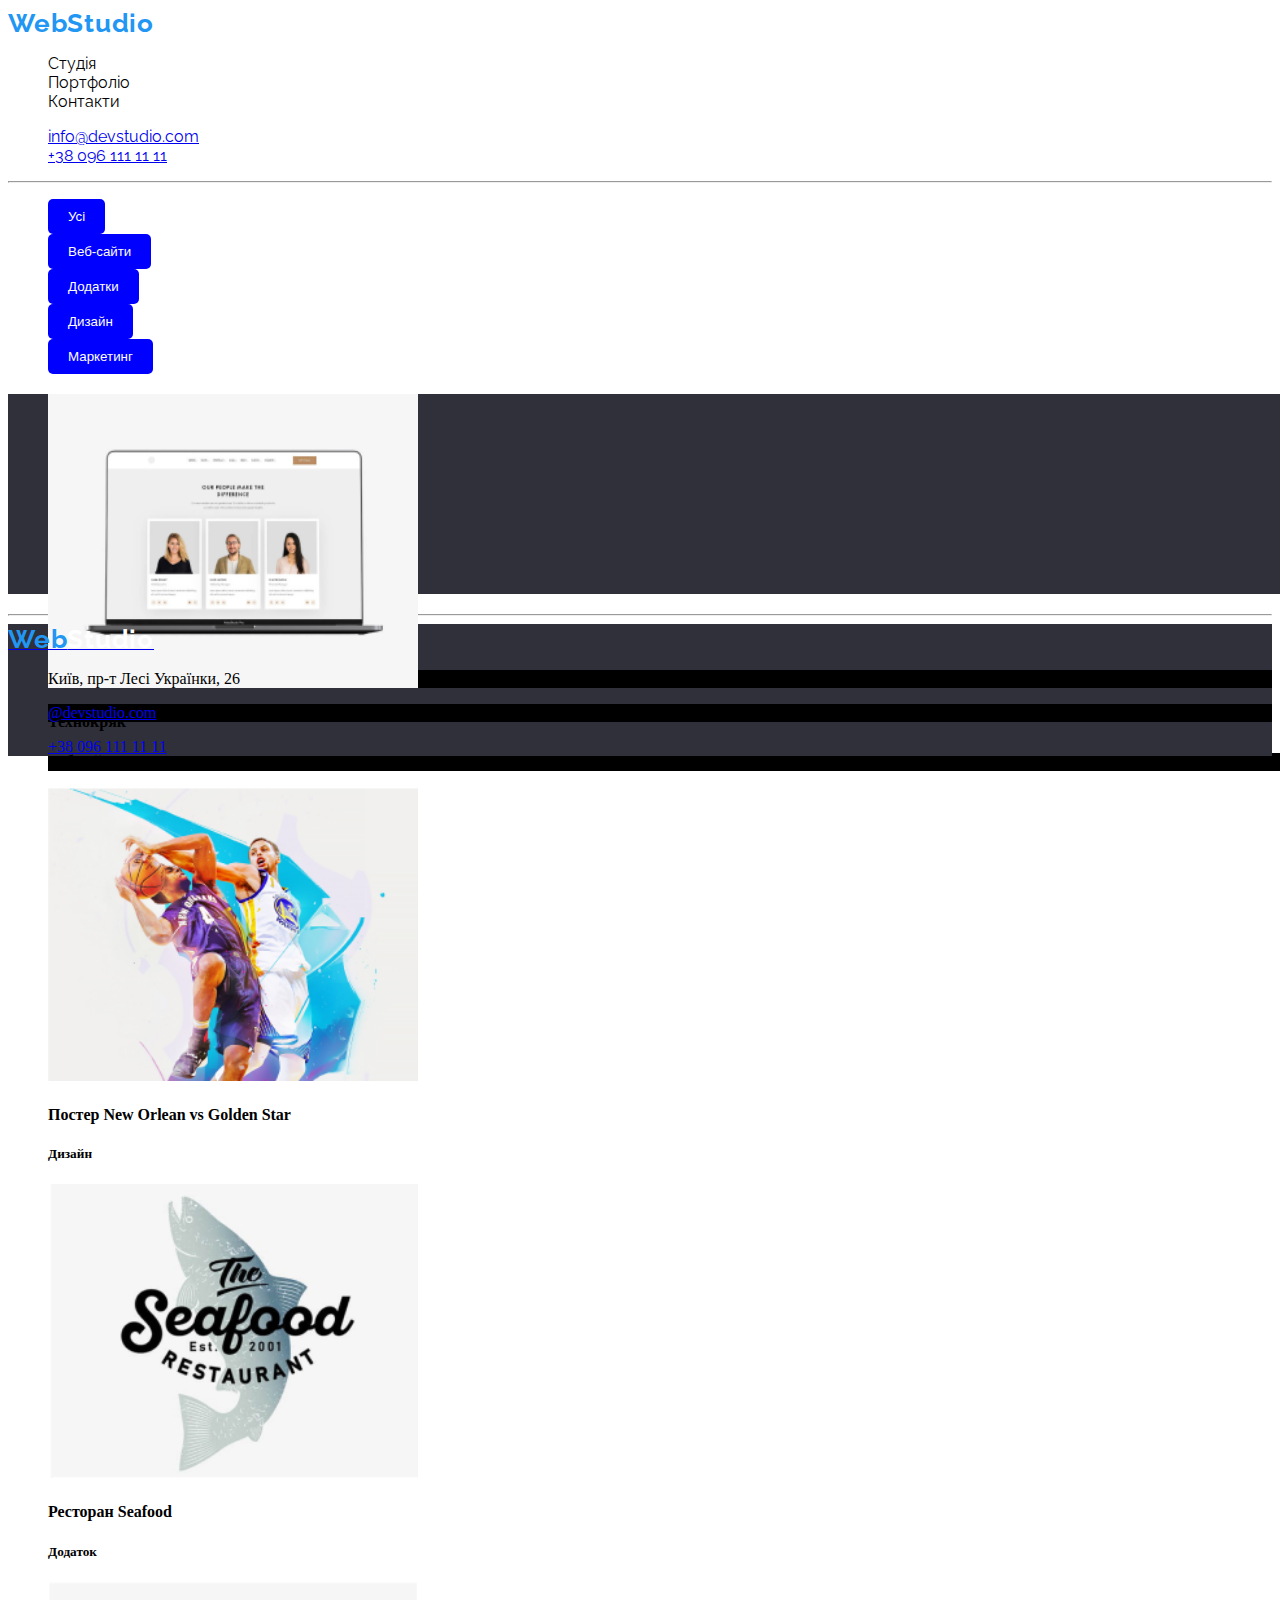
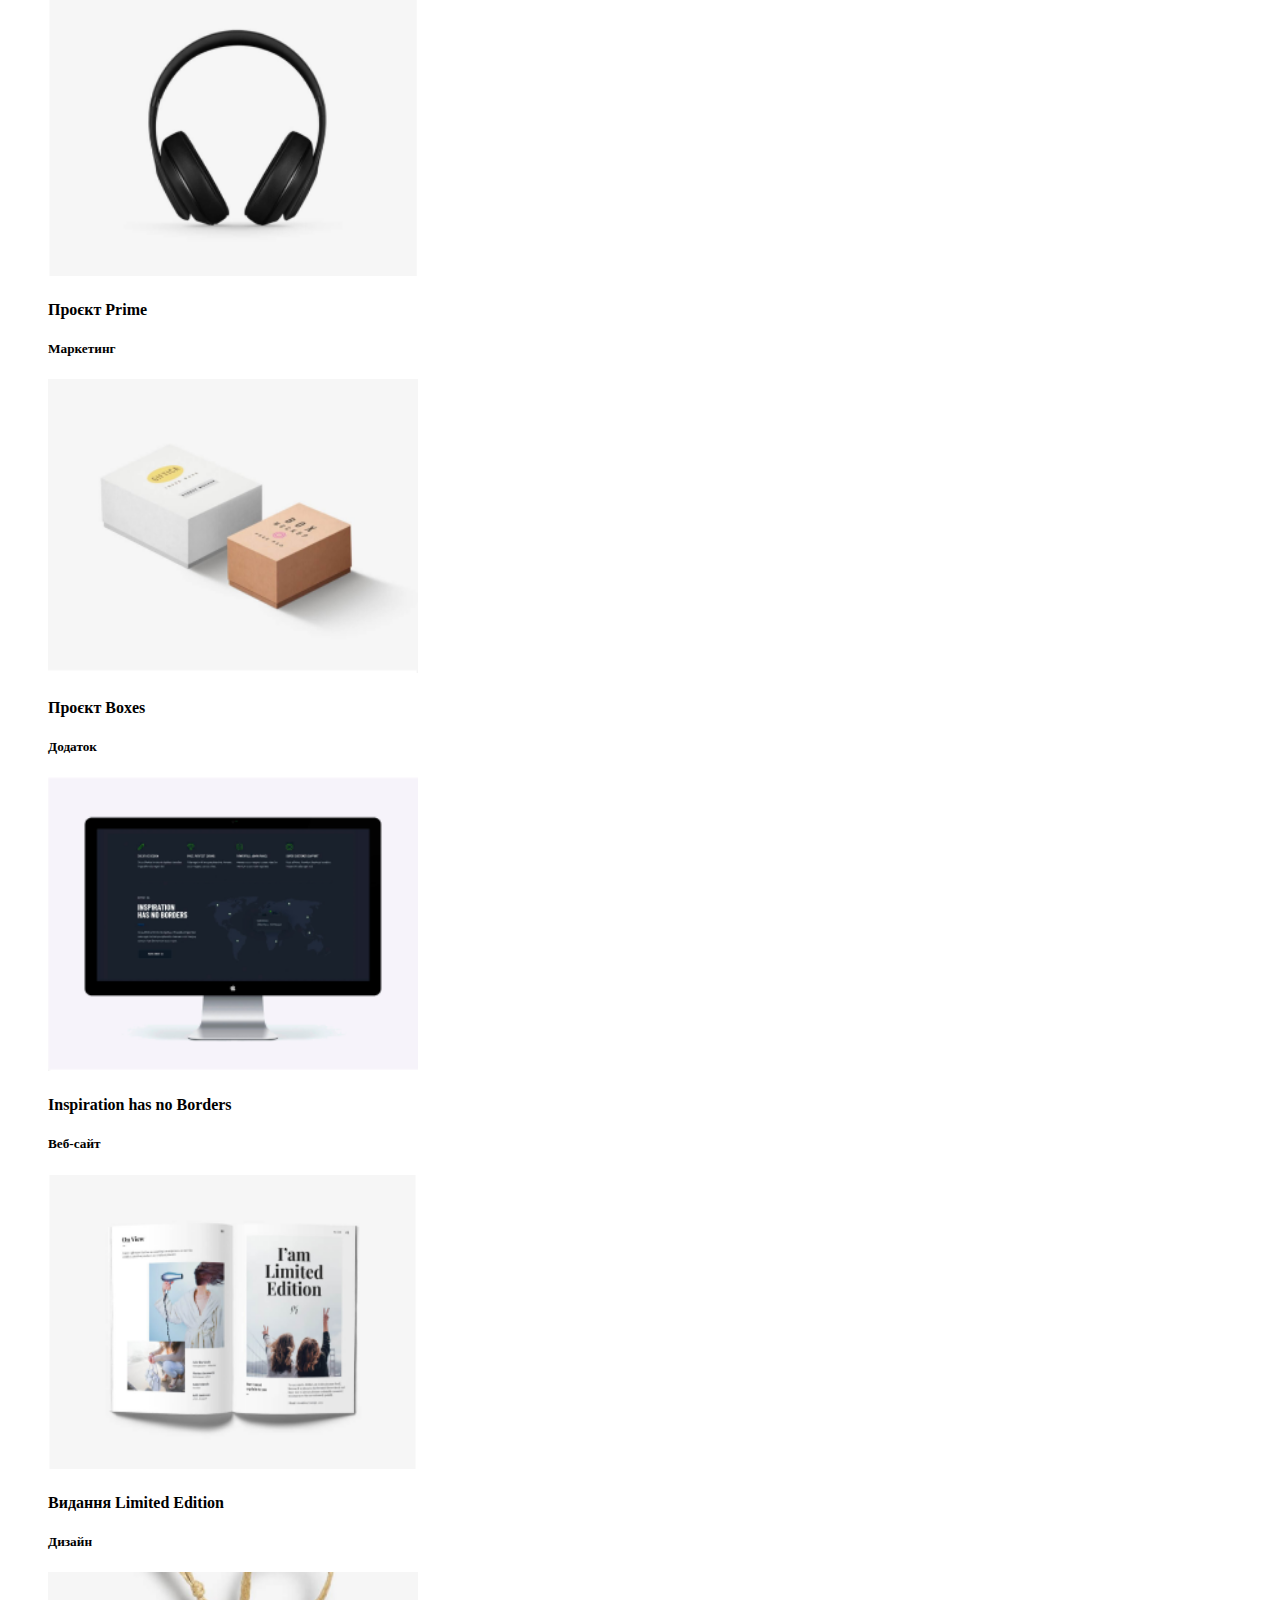
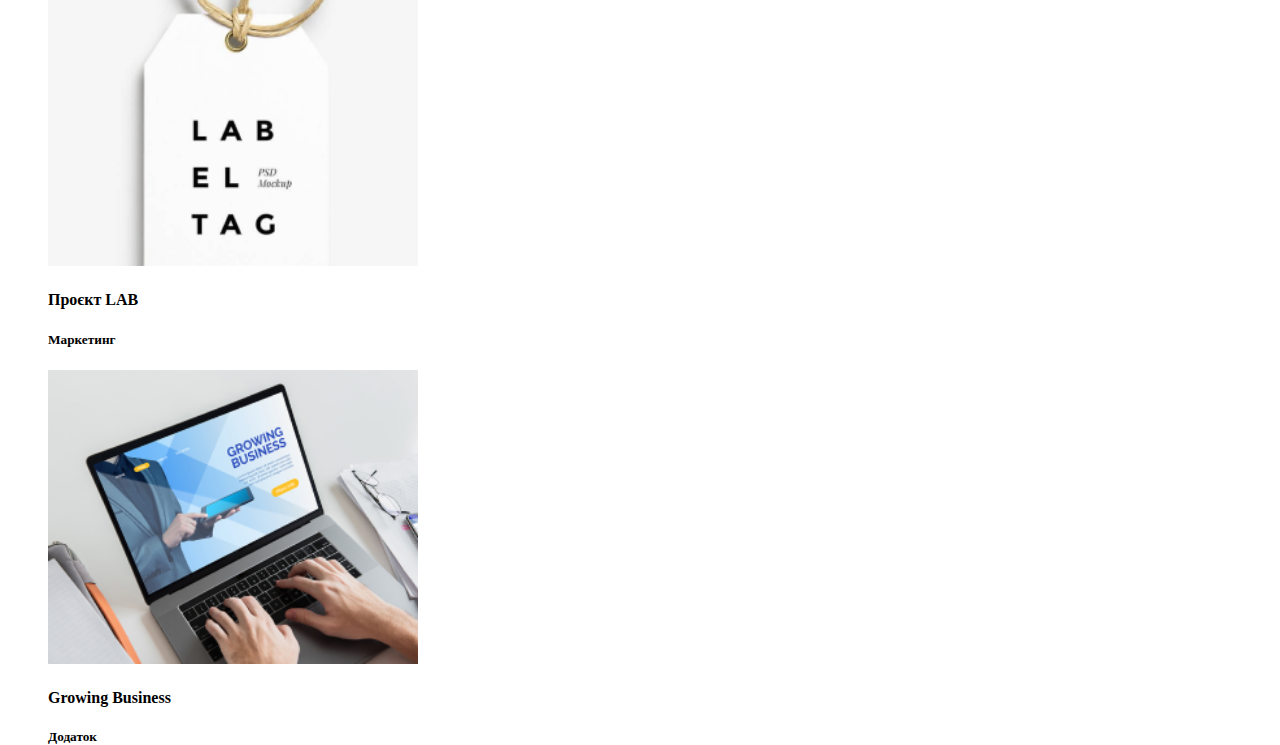
==== portfolio.html @ 0f025f57 "Add files via upload" ====
<!DOCTYPE html>
<html lang="uk">
<head>
    <meta charset="UTF-8">
    <meta name="viewport" content="width=device-width, initial-scale=1.0">
    <title>Портфоліо</title>
    <link rel="stylesheet" href="./css/styles.css">
    <link href="https://fonts.googleapis.com/css2?family=Raleway:wght@700&display=swap" rel="stylesheet">
    <link rel="preconnect" href="https://fonts.googleapis.com">
<link rel="preconnect" href="https://fonts.gstatic.com" crossorigin>
<link href="https://fonts.googleapis.com/css2?family=Roboto&display=swap" rel="stylesheet">
</head>
<body>
    <header class="header">
      <div class="block-name">
        <a style="text-decoration: none;" class="header-link" href="./index.html"><span class="name-sity">Web</span><span class="name-sity2">Studio</span></a>
   </div>
   <div class="block-navigation">  
    <nav class="header-navigation">
        <ul class="header-list">
    <li class="header-item">
      <a class="header-link"  href="./index.html">Студія</a>
    </li>
    <li class="header-item">
      <a class="header-link"  href="./portfolio.html">Портфоліо</a>
    </li>
    <li class="header-item">
      <a class="header-link"  href="#">Контакти</a>
    </li>
    </ul>
    </nav>
    <ul class="header-list">
    <li>
      <a class="header-link"  href="#">info@devstudio.com</a>
    </li>
    <li>
      <a class="header-link"  href="#">+38 096 111 11 11</a>
    </li>
        </ul>
        </div>
        <hr class="my-horizontal-line">
      </header>
      <main class="gallary">
        <section class="container">
        <ul class="gallary-list" style="list-style-type: none;">
            <li class="gallary-item">
<button class="button">Усі</button>
</li>
<li class="gallary-item">
    <button class="gallary-button">Веб-сайти</button>
    <br class="my-line-break">
    </li>
    <li class="gallary-item">
        <button class="gallary-button">Додатки</button>
        <br>
        </li>
        <li>
            <button class="gallary-button">Дизайн</button>
            <br>
            </li>
            <li class="gallary-button">
                <button class="gallary-button">Маркетинг</button>
                <br class="my-line-break">
                </li>
                </ul>
            </section>
        <section class="container">
            <div class="container-block">
                <ul class="container-list" style="list-style-type: none;">
                    <li class="container-item">
                      <img class="gallary-photo" src="./img/cssmaket2technokriak1.png" alt="Igor"width="370" height="294">
                      <h4 class="gallary-title">Технокряк</h4>
                    <p class="gallary-description">Веб-сайт</p>
                    </li>
                    <li class="container-item">
                      <img src="./img/cssmaket2poster2.png" alt="Olga"width="370" height="294">
                      <h4 class="gallary-title">Постер New Orlean vs Golden Star</h4>
                    <h5 class="gallary-description">Дизайн</h5>
                    </li>      
                    <li class="container-item">
                      <img class="gallary-photo" src="./img/cssmaket2ресторан3.png" alt="Mykola"width="370" height="294">
                      <h4 class="gallary-title">Ресторан Seafood</h4>
                   <h5 class="gallary-description">Додаток</h5>
                    </li>
                    <li class="container-item">
                      <img class="gallary-photo" src="./img/cssmaket2proekt4.png" alt="Misha"width="370" height="294">
                      <h4 class="gallary-title">Проєкт Prime</h4>
                     <h5 class="gallary-description">Маркетинг</h5>
                    </li class="container-item">
                <li class="container-item">
                    <img class="gallary-photo" src="./img/cssmaket2proekt5box.png" alt="Mykola"width="370" height="294">
                    <h4 class="gallary-title">Проєкт Boxes</h4>
                 <h5 class="gallary-description">Додаток</h5>
                  </li>
                  <li class="container-item">
                    <img class="gallary-photo" src="./img/cssmaket2inspiration6.png" alt="Mykola"width="370" height="294">
                    <h4 class="gallary-title">Inspiration has no Borders</h4>
                 <h5 class="gallary-description">Веб-сайт</h5>
                  </li>
                  <li class="container-item">
                    <img class="gallary-photo" src="./img/cssmaket2wydania7.png" alt="Mykola"width="370" height="294">
                    <h4 class="gallary-title">Видання Limited Edition</h4>
                 <h5 class="gallary-description">Дизайн</h5>
                  </li>
                  <li class="container-item">
                    <img class="gallary-photo" src="./img/cssmaket2proekt8lab.png" alt="Mykola"width="370" height="294">
                    <h4 class="gallary-title">Проєкт LAB</h4>
                 <h5 class="gallary-description">Маркетинг</h5>
                  </li>
                  <li class="container-item">
                    <img class="gallary-photo" src="./img/cssmaket2growing9.png" alt="Mykola"width="370" height="294">
                    <h4 class="gallary-title">Growing Business</h4>
                 <h5 class="gallary-description">Додаток</h5>
                  </li>
                </ul>
                </div>
        </section>
      </main>
      <hr class="my-horizontal-line">
      <footer class="footer">
      <div class="block-name">
          <a class="footer-link" href="webstudio"><span>Web</span><b>Studio</b></a>
          </div>
          <div class="footer-block">
          <ul class="footer-list">
            <li class="footer-item"><p class="gallary-description-p">Київ, пр-т Лесі Українки, 26</p></li>
          <li class="footer-item"><p class="gallary-description-p"><a href="mailto:example@mail.ua" class="gmail-link" target="_blank">@devstudio.com</a></p></li>
  <li class="footer-item"><a href="tel:+380961111111" class="telefon-link">+38 096 111 11 11</a></li>
         </ul>
        </div>
      </footer>
</body>
</html>
---- css/styles.css ----
:root {
  --primary-color: blue;
  --text-color: black;
  --secondary-text-color: rgb(151, 147, 147);
}
h1,
h2,
h4,
h5 {
  color: var(--text-color);
}
p {
  color: var(--secondary-text-color);
background-color: var(--text-color);
color: black;
}

button {
  background-color: var(--primary-color);
  color: white;
  padding: 10px 20px;
  border: none;
  border-radius: 5px;
  cursor: pointer;
}
ul,
li {
  list-style-type: none;
}
section {
  margin-bottom: 20px;
}
img {
  max-width: 100%;
  background: #F5F4FA;
}
/*
font-family: 'Roboto', sans-serif;
*/



header {
   font-family: 'Raleway', sans-serif;
}
.web {
  color: black;
  font-family: 'Raleway', sans-serif;
  font-size: 26px;
}
header>div>a {
  font-family: 'Raleway', sans-serif;
  font-size: 26px;
}
span {
  text-decoration: none;
  color: #2196F3;
  font-family: Raleway;
  font-size: 26px;
  font-style: normal;
  font-weight: 700;
  line-height: normal;
  letter-spacing: 0.78px;
}
b { 
  color: #FFF;
font-family: Raleway;
font-size: 26px;
font-style: normal;
font-weight: 700;
line-height: normal;
letter-spacing: 0.78px;
}
main>section>div>h1 {
  color: #FFF;
  text-align: center;
  font-family: Roboto;
  font-size: 44px;
  font-style: normal;
  font-weight: 900;
  line-height: 60px; /* 136.364% */
  letter-spacing: 2.64px;
  text-transform: uppercase;
}
 .block-center {
  color: #FFF;
text-align: center;
font-family: Roboto;
font-size: 16px;
font-style: normal;
font-weight: 700;
line-height: 30px; /* 187.5% */
letter-spacing: 0.96px;
}

main>section>div {
  background-color: #2F303A;
  width: 1450px;
height: 200px;
flex-shrink: 0;
}
footer {
  background-color: #2F303A;
  color: white;
}

footer>ul>li>p {
  color: white;
  font-size: 14px;
  height: 15px;
  
}
span + .studio {
  color: black;
}

a + .gmail {
  color: rgba(255, 255, 255, 0.60);
font-family: Roboto;
font-size: 14px;
font-style: normal;
font-weight: 400;
line-height: 24px; /* 171.429% */
letter-spacing: 0.42px;
  text-decoration: none;
}

a + .telefon-link {
  text-decoration: none;
  color: rgba(255, 255, 255, 0.60);
font-family: Roboto;
font-size: 14px;
font-style: normal;
font-weight: 400;
line-height: 24px; /* 171.429% */
letter-spacing: 0.42px;
}
header>div>nav>ul>li>a:hover {
  text-decoration: none;
  color: blue;
}
header>div>nav>ul>li>a {
  text-decoration: none;
  color: black;
}
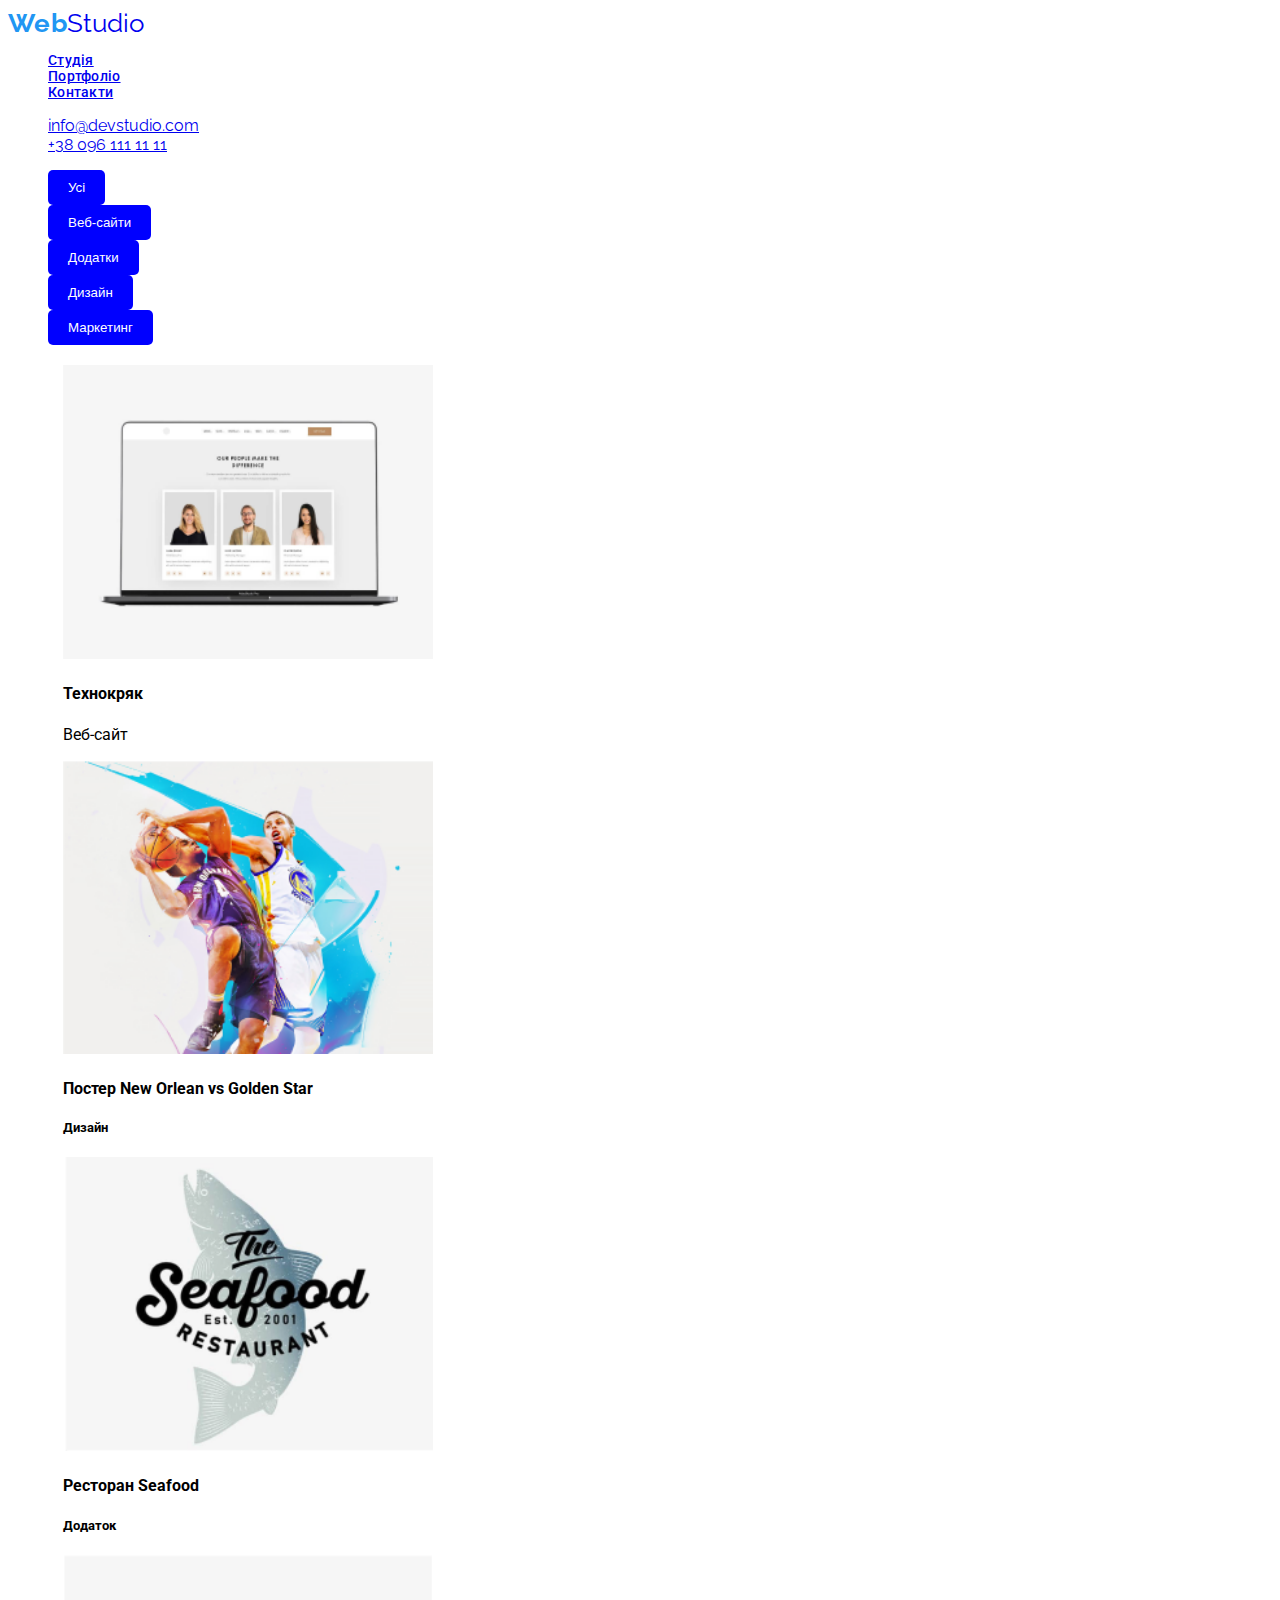
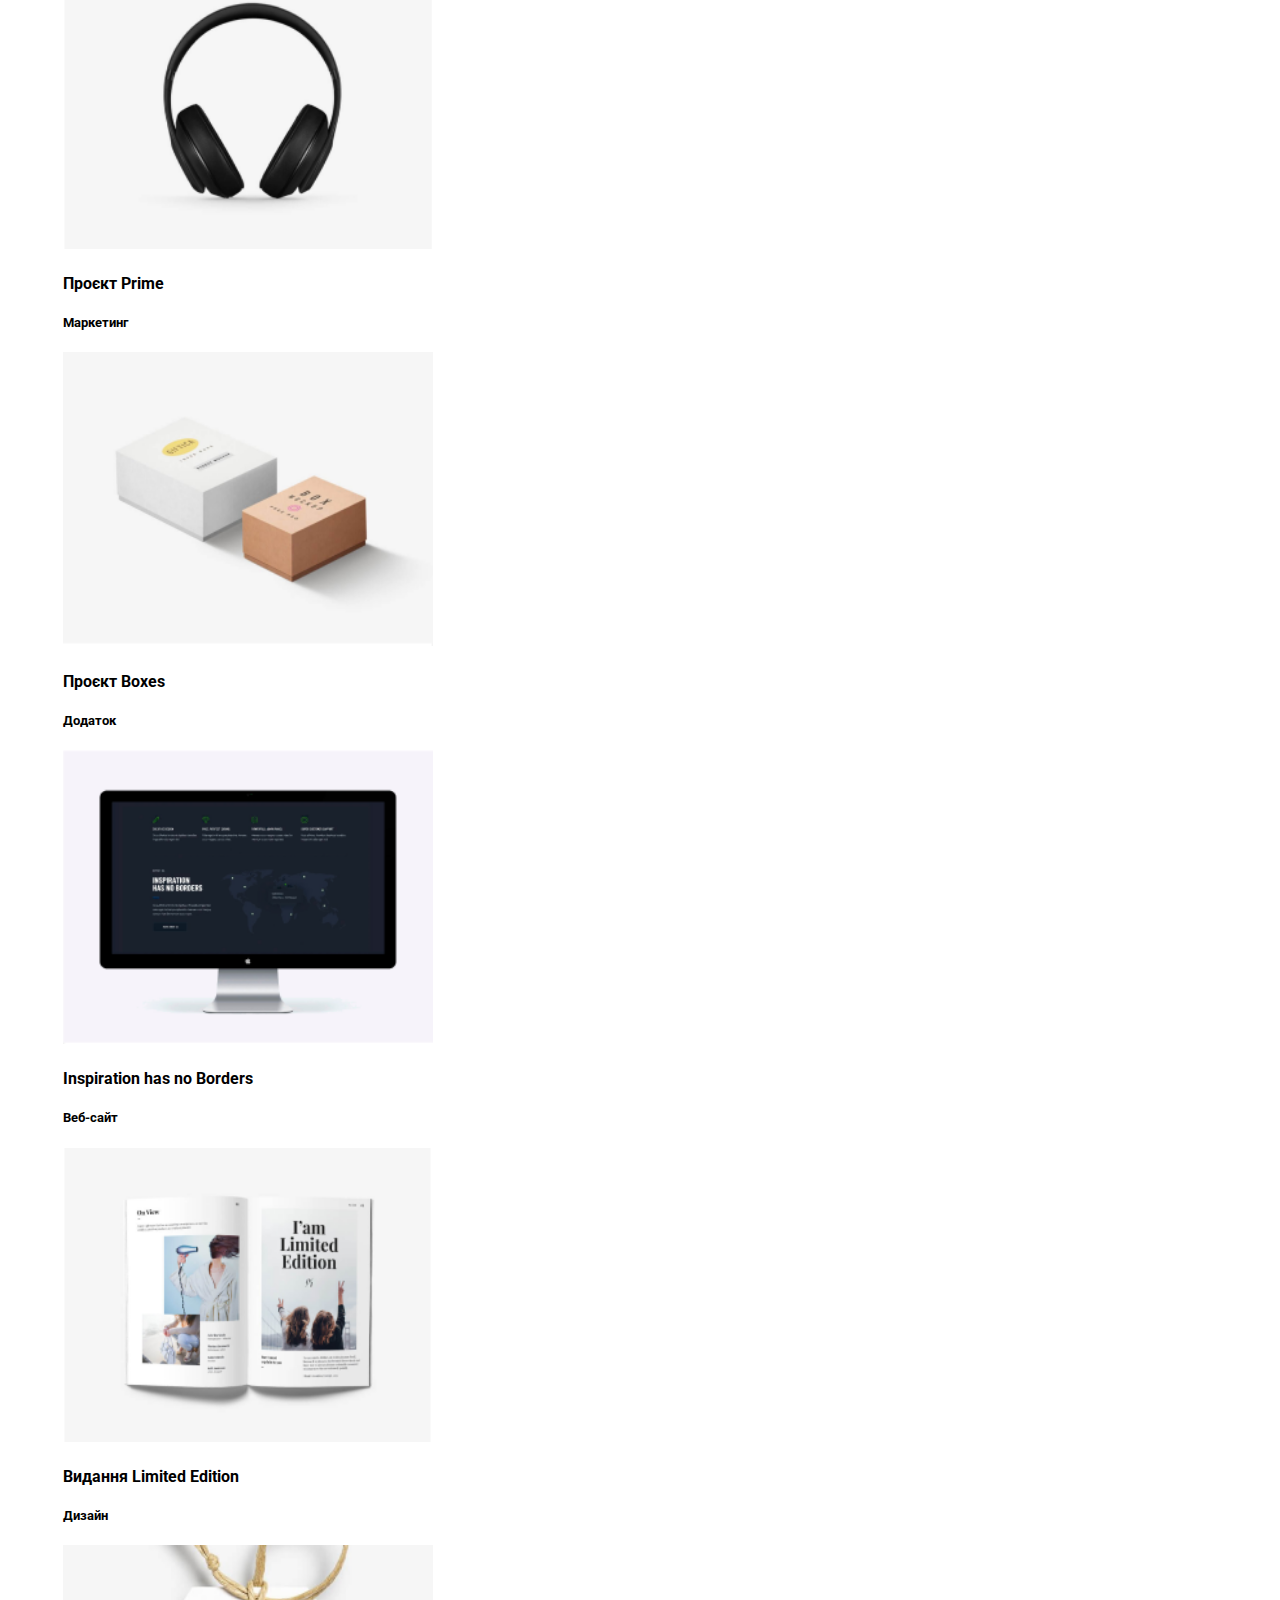
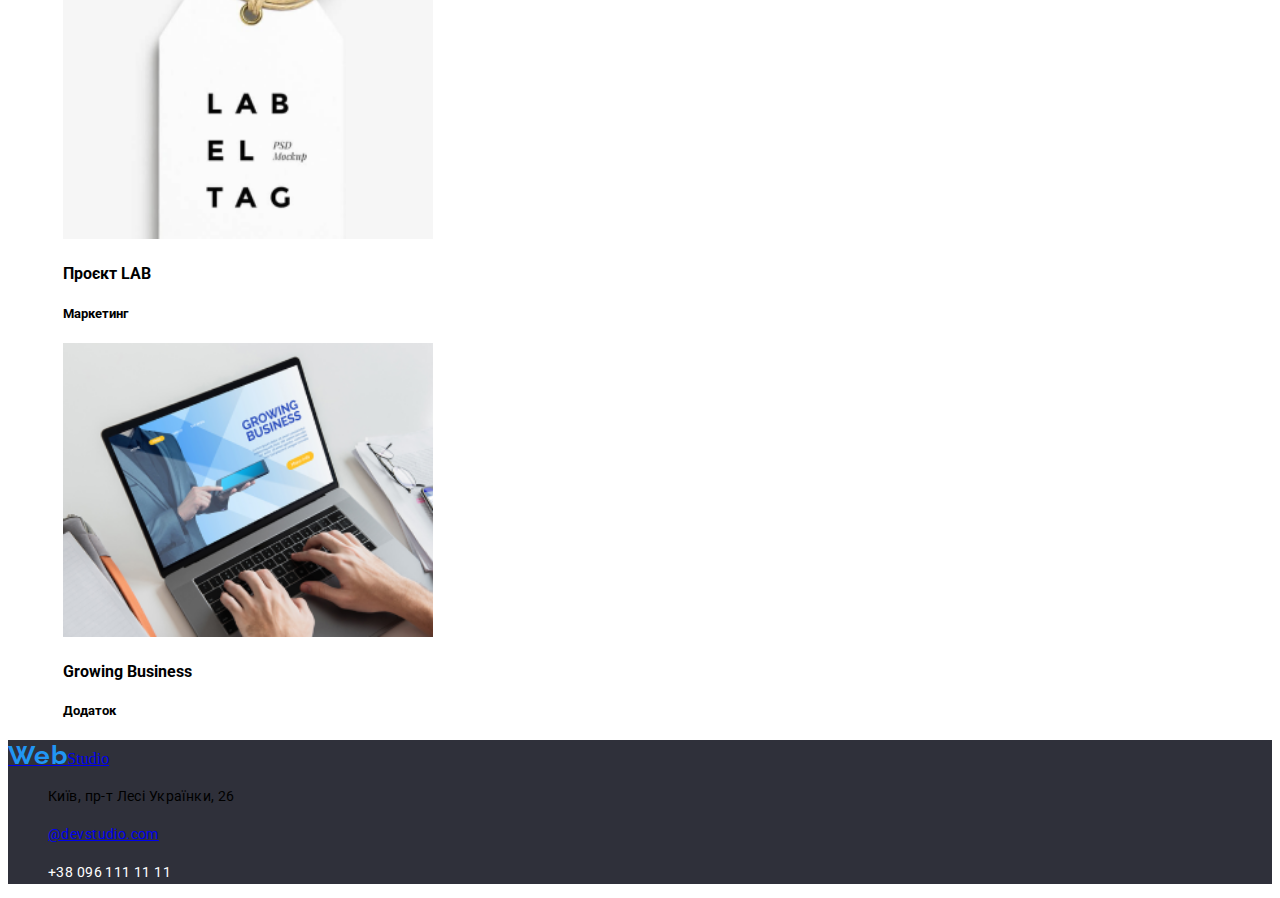
==== commit 73d6db71: "Update portfolio.html" ====
--- a/portfolio.html
+++ b/portfolio.html
@@ -3,64 +3,61 @@
 <head>
     <meta charset="UTF-8">
     <meta name="viewport" content="width=device-width, initial-scale=1.0">
-    <title>Портфоліо</title>
+    <title>WebStudio</title>
     <link rel="stylesheet" href="./css/styles.css">
+    <link rel="preconnect" href="https://fonts.googleapis.com">
+    <link rel="preconnect" href="https://fonts.gstatic.com" crossorigin>
     <link href="https://fonts.googleapis.com/css2?family=Raleway:wght@700&display=swap" rel="stylesheet">
     <link rel="preconnect" href="https://fonts.googleapis.com">
 <link rel="preconnect" href="https://fonts.gstatic.com" crossorigin>
 <link href="https://fonts.googleapis.com/css2?family=Roboto&display=swap" rel="stylesheet">
 </head>
 <body>
-    <header class="header">
-      <div class="block-name">
-        <a style="text-decoration: none;" class="header-link" href="./index.html"><span class="name-sity">Web</span><span class="name-sity2">Studio</span></a>
-   </div>
-   <div class="block-navigation">  
+  <header class="header">
+  <div class="block-logos">
+       <a class="header-logos" href="./index.html"><span class="name-logos">Web</span>Studio</a>
+  </div>
+  <div class="header-body">
     <nav class="header-navigation">
-        <ul class="header-list">
-    <li class="header-item">
-      <a class="header-link"  href="./index.html">Студія</a>
+    <ul class="header-list">
+<li class="header-item">
+  <a class="header-link"  href="./index.html">Студія</a>
+</li>
+<li class="header-item">
+  <a class="header-link"  href="/">Портфоліо</a>
+</li>
+<li class="header-item">
+  <a class="header-link"  href="#">Контакти</a>
+</li>
+</ul>
+</nav>
+<ul class="header-information">
+<li class="header-info-item">
+  <a class="header-info"  href="mailto:example@mail.ua">info@devstudio.com</a>
+</li>
+<li class="header-info-item">
+  <a class="header-info"  href="tel:+380961111111">+38 096 111 11 11</a>
+</li>
+    </ul>
+    </div>
+  </header>
+      <main class="page">
+        <section class="page-hero hero">
+        <ul class="page-hero-list>
+          <li class="page-item">
+ <button class="hero-button">Усі</button>
+ </li>
+ <li class="page-hero-item">
+    <button class="hero-button">Веб-сайти</button>
     </li>
-    <li class="header-item">
-      <a class="header-link"  href="./portfolio.html">Портфоліо</a>
-    </li>
-    <li class="header-item">
-      <a class="header-link"  href="#">Контакти</a>
-    </li>
-    </ul>
-    </nav>
-    <ul class="header-list">
-    <li>
-      <a class="header-link"  href="#">info@devstudio.com</a>
-    </li>
-    <li>
-      <a class="header-link"  href="#">+38 096 111 11 11</a>
-    </li>
-        </ul>
-        </div>
-        <hr class="my-horizontal-line">
-      </header>
-      <main class="gallary">
-        <section class="container">
-        <ul class="gallary-list" style="list-style-type: none;">
-            <li class="gallary-item">
-<button class="button">Усі</button>
-</li>
-<li class="gallary-item">
-    <button class="gallary-button">Веб-сайти</button>
-    <br class="my-line-break">
-    </li>
-    <li class="gallary-item">
-        <button class="gallary-button">Додатки</button>
-        <br>
+    <li class="page-hero-item">
+        <button class="hero-button">Додатки</button>
         </li>
-        <li>
-            <button class="gallary-button">Дизайн</button>
-            <br>
+        <li class="page-hero-item">
+            <button class="hero-button">Дизайн</button>
             </li>
-            <li class="gallary-button">
-                <button class="gallary-button">Маркетинг</button>
-                <br class="my-line-break">
+            <li class="page-hero-item">
+                <button class="hero-button">Маркетинг</button>
                 </li>
                 </ul>
             </section>
@@ -116,18 +113,18 @@
                 </div>
         </section>
       </main>
-      <hr class="my-horizontal-line">
       <footer class="footer">
-      <div class="block-name">
-          <a class="footer-link" href="webstudio"><span>Web</span><b>Studio</b></a>
+        <div class="block-logos">
+          <a class="footer-logos" href="/"><span class="name-logos">Web</span>Studio</a>
+            </div>
+            <div class="footer-block">
+            <ul class="footer-list">
+               <li class="footer-item"><p class="gallary-description-p">Київ, пр-т Лесі Українки, 26</p></li>
+            <li class="footer-item"><p class="gallary-description-p"><a href="mailto:example@mail.ua" class="footer-info-email" target="_blank">@devstudio.com</a></p></li>
+    <li class="footer-item"><a href="tel:+380961111111" class="footer-info">+38 096 111 11 11</a></li>
+           </ul>
+          
           </div>
-          <div class="footer-block">
-          <ul class="footer-list">
-            <li class="footer-item"><p class="gallary-description-p">Київ, пр-т Лесі Українки, 26</p></li>
-          <li class="footer-item"><p class="gallary-description-p"><a href="mailto:example@mail.ua" class="gmail-link" target="_blank">@devstudio.com</a></p></li>
-  <li class="footer-item"><a href="tel:+380961111111" class="telefon-link">+38 096 111 11 11</a></li>
-         </ul>
-        </div>
-      </footer>
+        </footer>
 </body>
-</html>+</html>
--- a/css/styles.css
+++ b/css/styles.css
@@ -1,7 +1,198 @@
+.container {
+  width: 1600px;
+  margin: 0 auto;
+  padding: 0 15px;
+}
 :root {
   --primary-color: blue;
   --text-color: black;
   --secondary-text-color: rgb(151, 147, 147);
+}
+.header-logos {
+  text-decoration: none;
+  font-size: 26px;
+}
+.hero-button {
+  background-color: var(--primary-color);
+  color: white;
+  padding: 10px 20px;
+  border: none;
+  border-radius: 5px;
+  cursor: pointer;
+}
+.header-list {
+  font-family: 'Roboto', sans-serif;
+  text-decoration: none;
+  color: #212121;
+  font-size: 14px;
+  font-style: normal;
+  font-weight: 500;
+  line-height: normal;
+  letter-spacing: 0.28px;
+}
+
+
+header {
+  text-decoration: none;
+  font-family: 'Raleway', sans-serif;
+}
+.block-logos + .header-link {
+  text-decoration: none;
+  color: black;
+  font-family: 'Raleway', sans-serif;
+  font-size: 26px;
+}
+.name-logos {
+  text-decoration: none;
+  color: #2196F3;
+  font-family: Raleway;
+  font-size: 26px;
+  font-style: normal;
+  font-weight: 700;
+  line-height: normal;
+  letter-spacing: 0.78px;
+}
+
+span {
+  text-decoration: none;
+  color: #2196F3;
+  font-family: Raleway;
+  font-size: 26px;
+  font-style: normal;
+  font-weight: 700;
+  line-height: normal;
+  letter-spacing: 0.78px;
+}
+b { 
+  text-decoration: none;
+  color: #FFF;
+  font-family: Raleway;
+  font-size: 26px;
+  font-style: normal;
+  font-weight: 700;
+  line-height: normal;
+  letter-spacing: 0.78px;
+}
+.hero-title-button {
+  text-decoration: none;
+  color: #FFF;
+  text-align: center;
+  font-family: Roboto;
+  font-size: 44px;
+  font-style: normal;
+  font-weight: 900;
+  line-height: 60px; /* 136.364% */
+  letter-spacing: 2.64px;
+  text-transform: uppercase;
+  background-color: #2F303A;;
+}
+.hero-button:hover {
+  background-color: #2196F3;
+}
+.hero-button:hover {
+  text-decoration: none;
+  color: #FFF;
+  text-align: center;
+  font-family: Roboto;
+  font-size: 16px;
+  font-style: normal;
+  font-weight: 700;
+  line-height: 30px; /* 187.5% */
+  letter-spacing: 0.96px;
+}
+
+.block-title-button {
+  text-decoration: none;
+  background-color: #2F303A;
+  width: 1450px;
+  height: 200px;
+  flex-shrink: 0;
+}
+.footer {
+  text-decoration: none;
+  background-color: #2F303A;
+  color: white;
+}
+
+.page-advantages-description {
+  text-decoration: none;
+  color: white;
+  font-size: 14px;
+  height: 15px;
+  
+}
+
+a + .footer-info-email {
+  color: rgba(255, 255, 255, 0.60);
+  font-family: Roboto;
+  font-size: 14px;
+  font-style: normal;
+  font-weight: 400;
+  line-height: 24px; /* 171.429% */
+  letter-spacing: 0.42px;
+}
+
+a + .footer-info + .header-info  {
+  color: rgba(255, 255, 255, 0.60);
+  font-family: Roboto;
+  font-size: 14px;
+  font-style: normal;
+  font-weight: 400;
+  line-height: 24px; /* 171.429% */
+  letter-spacing: 0.42px;
+}
+.block-body:hover {
+  color: black;
+}
+.header-list {
+  color: black;
+}
+nav {
+  text-decoration: none;
+}
+
+.page-hero-container {
+  text-align: center;
+}
+.advantages-title-h2 {
+  text-align: center;
+  margin-bottom: 50px;
+}
+
+.page-hero-list-text {
+  display: flex;
+  justify-content: space-evenly;
+}
+.logos-two {
+  text-decoration: none;
+  font-size: 26px;
+}
+.footer-info {
+  text-decoration: none;
+  color: white;
+}
+.footer-block {
+  text-decoration: none;
+  color: rgba(255, 255, 255, 0.60);
+  font-family: 'Roboto', sans-serif;
+  font-size: 14px;
+  font-style: normal;
+  font-weight: 400;
+  line-height: 24px; /* 171.429% */
+  letter-spacing: 0.42px;
+}
+footer>a {
+  color: rgba(255, 255, 255, 0.60);
+}
+main {
+  font-family: 'Roboto', sans-serif;
+}
+
+
+ul,
+li {
+  text-decoration: none;
+  list-style-type: none;
 }
 h1,
 h2,
@@ -10,24 +201,12 @@
   color: var(--text-color);
 }
 p {
+  text-decoration: none;
   color: var(--secondary-text-color);
-background-color: var(--text-color);
-color: black;
-}
-
-button {
-  background-color: var(--primary-color);
-  color: white;
-  padding: 10px 20px;
-  border: none;
-  border-radius: 5px;
-  cursor: pointer;
-}
-ul,
-li {
-  list-style-type: none;
+  color: black;
 }
 section {
+  text-decoration: none;
   margin-bottom: 20px;
 }
 img {
@@ -37,109 +216,3 @@
 /*
 font-family: 'Roboto', sans-serif;
 */
-
-
-
-header {
-   font-family: 'Raleway', sans-serif;
-}
-.web {
-  color: black;
-  font-family: 'Raleway', sans-serif;
-  font-size: 26px;
-}
-header>div>a {
-  font-family: 'Raleway', sans-serif;
-  font-size: 26px;
-}
-span {
-  text-decoration: none;
-  color: #2196F3;
-  font-family: Raleway;
-  font-size: 26px;
-  font-style: normal;
-  font-weight: 700;
-  line-height: normal;
-  letter-spacing: 0.78px;
-}
-b { 
-  color: #FFF;
-font-family: Raleway;
-font-size: 26px;
-font-style: normal;
-font-weight: 700;
-line-height: normal;
-letter-spacing: 0.78px;
-}
-main>section>div>h1 {
-  color: #FFF;
-  text-align: center;
-  font-family: Roboto;
-  font-size: 44px;
-  font-style: normal;
-  font-weight: 900;
-  line-height: 60px; /* 136.364% */
-  letter-spacing: 2.64px;
-  text-transform: uppercase;
-}
- .block-center {
-  color: #FFF;
-text-align: center;
-font-family: Roboto;
-font-size: 16px;
-font-style: normal;
-font-weight: 700;
-line-height: 30px; /* 187.5% */
-letter-spacing: 0.96px;
-}
-
-main>section>div {
-  background-color: #2F303A;
-  width: 1450px;
-height: 200px;
-flex-shrink: 0;
-}
-footer {
-  background-color: #2F303A;
-  color: white;
-}
-
-footer>ul>li>p {
-  color: white;
-  font-size: 14px;
-  height: 15px;
-  
-}
-span + .studio {
-  color: black;
-}
-
-a + .gmail {
-  color: rgba(255, 255, 255, 0.60);
-font-family: Roboto;
-font-size: 14px;
-font-style: normal;
-font-weight: 400;
-line-height: 24px; /* 171.429% */
-letter-spacing: 0.42px;
-  text-decoration: none;
-}
-
-a + .telefon-link {
-  text-decoration: none;
-  color: rgba(255, 255, 255, 0.60);
-font-family: Roboto;
-font-size: 14px;
-font-style: normal;
-font-weight: 400;
-line-height: 24px; /* 171.429% */
-letter-spacing: 0.42px;
-}
-header>div>nav>ul>li>a:hover {
-  text-decoration: none;
-  color: blue;
-}
-header>div>nav>ul>li>a {
-  text-decoration: none;
-  color: black;
-}
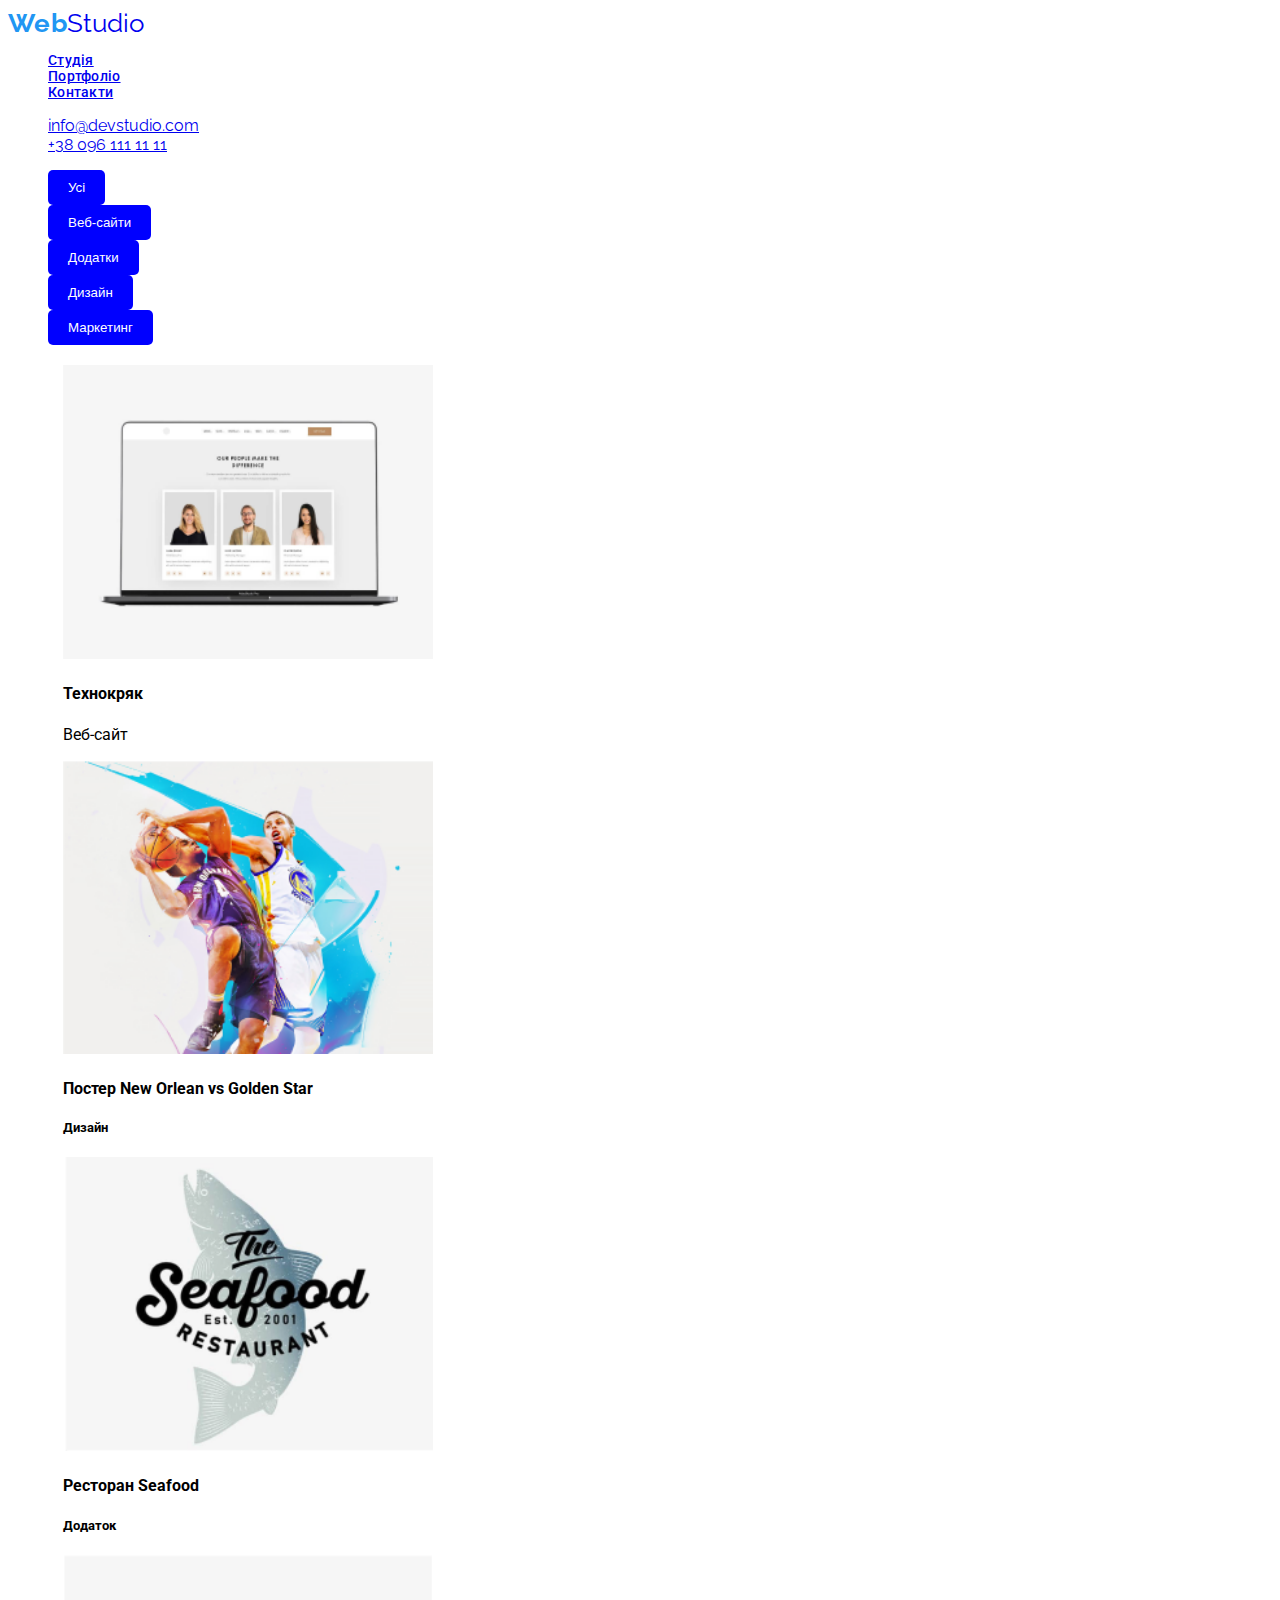
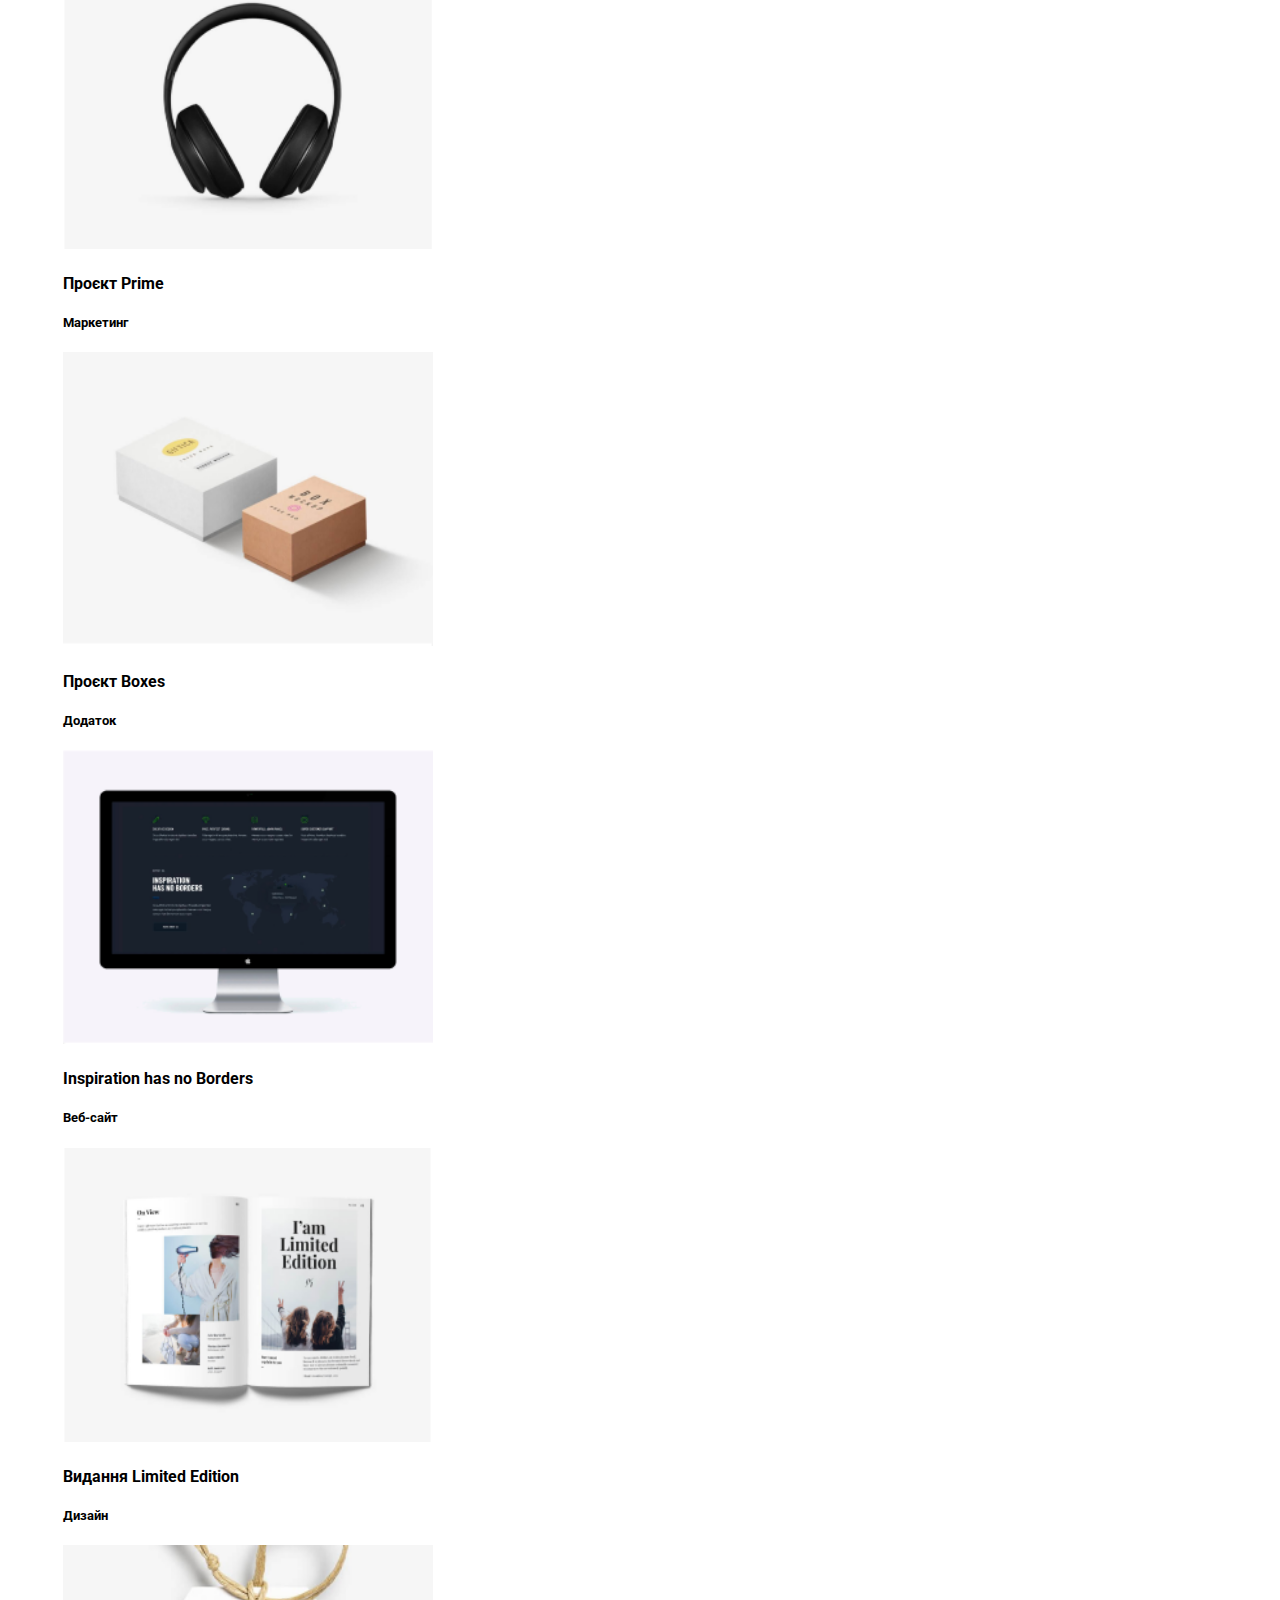
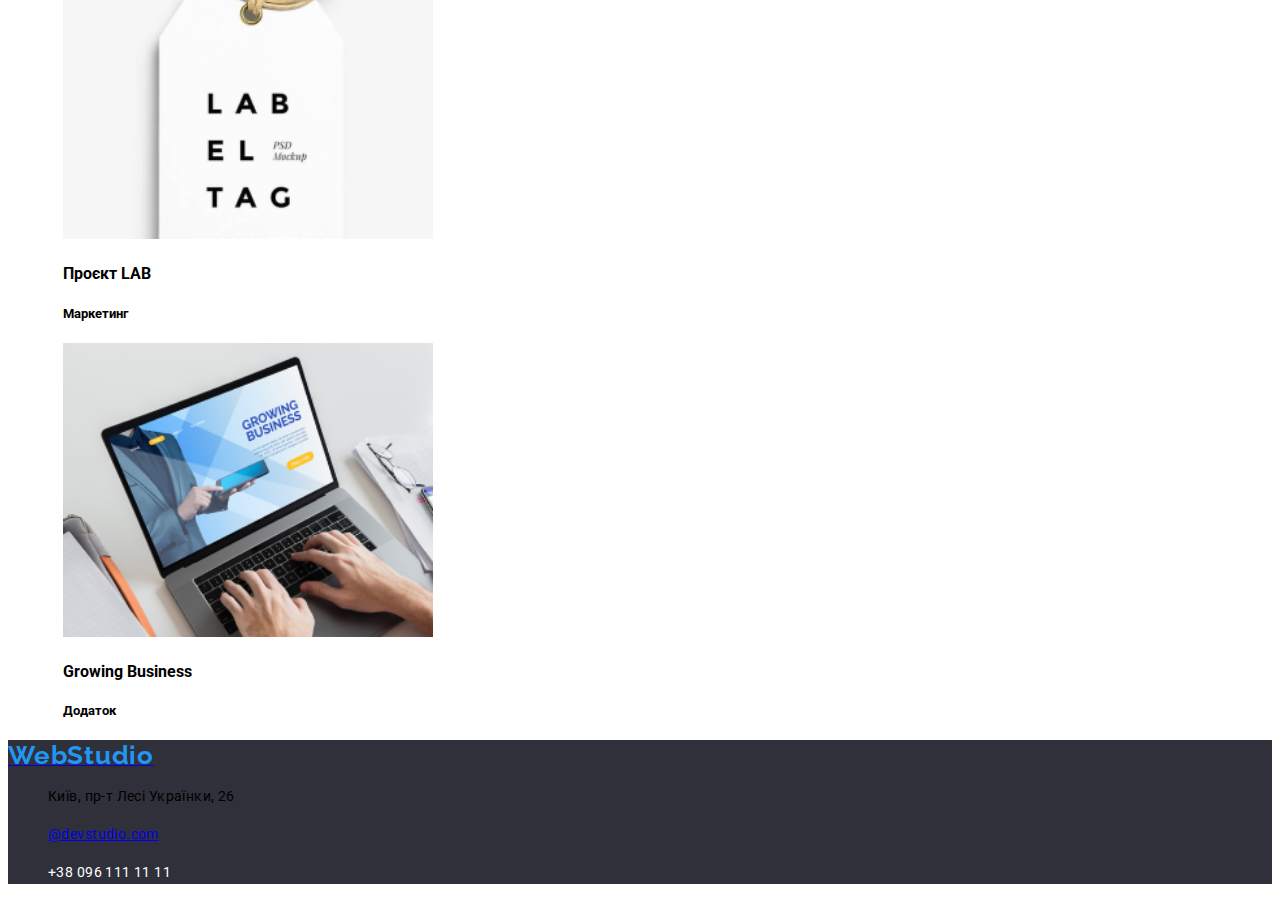
==== commit e568e291: "Add files via upload" ====
--- a/portfolio.html
+++ b/portfolio.html
@@ -115,7 +115,7 @@
       </main>
       <footer class="footer">
         <div class="block-logos">
-          <a class="footer-logos" href="/"><span class="name-logos">Web</span>Studio</a>
+          <a class="footer-logos" href="/"><span class="name-logos">Web</span><span class="logos-two">Studio</span></a>
             </div>
             <div class="footer-block">
             <ul class="footer-list">
@@ -127,4 +127,4 @@
           </div>
         </footer>
 </body>
-</html>
+</html>--- a/css/styles.css
+++ b/css/styles.css
@@ -188,7 +188,6 @@
   font-family: 'Roboto', sans-serif;
 }
 
-
 ul,
 li {
   text-decoration: none;
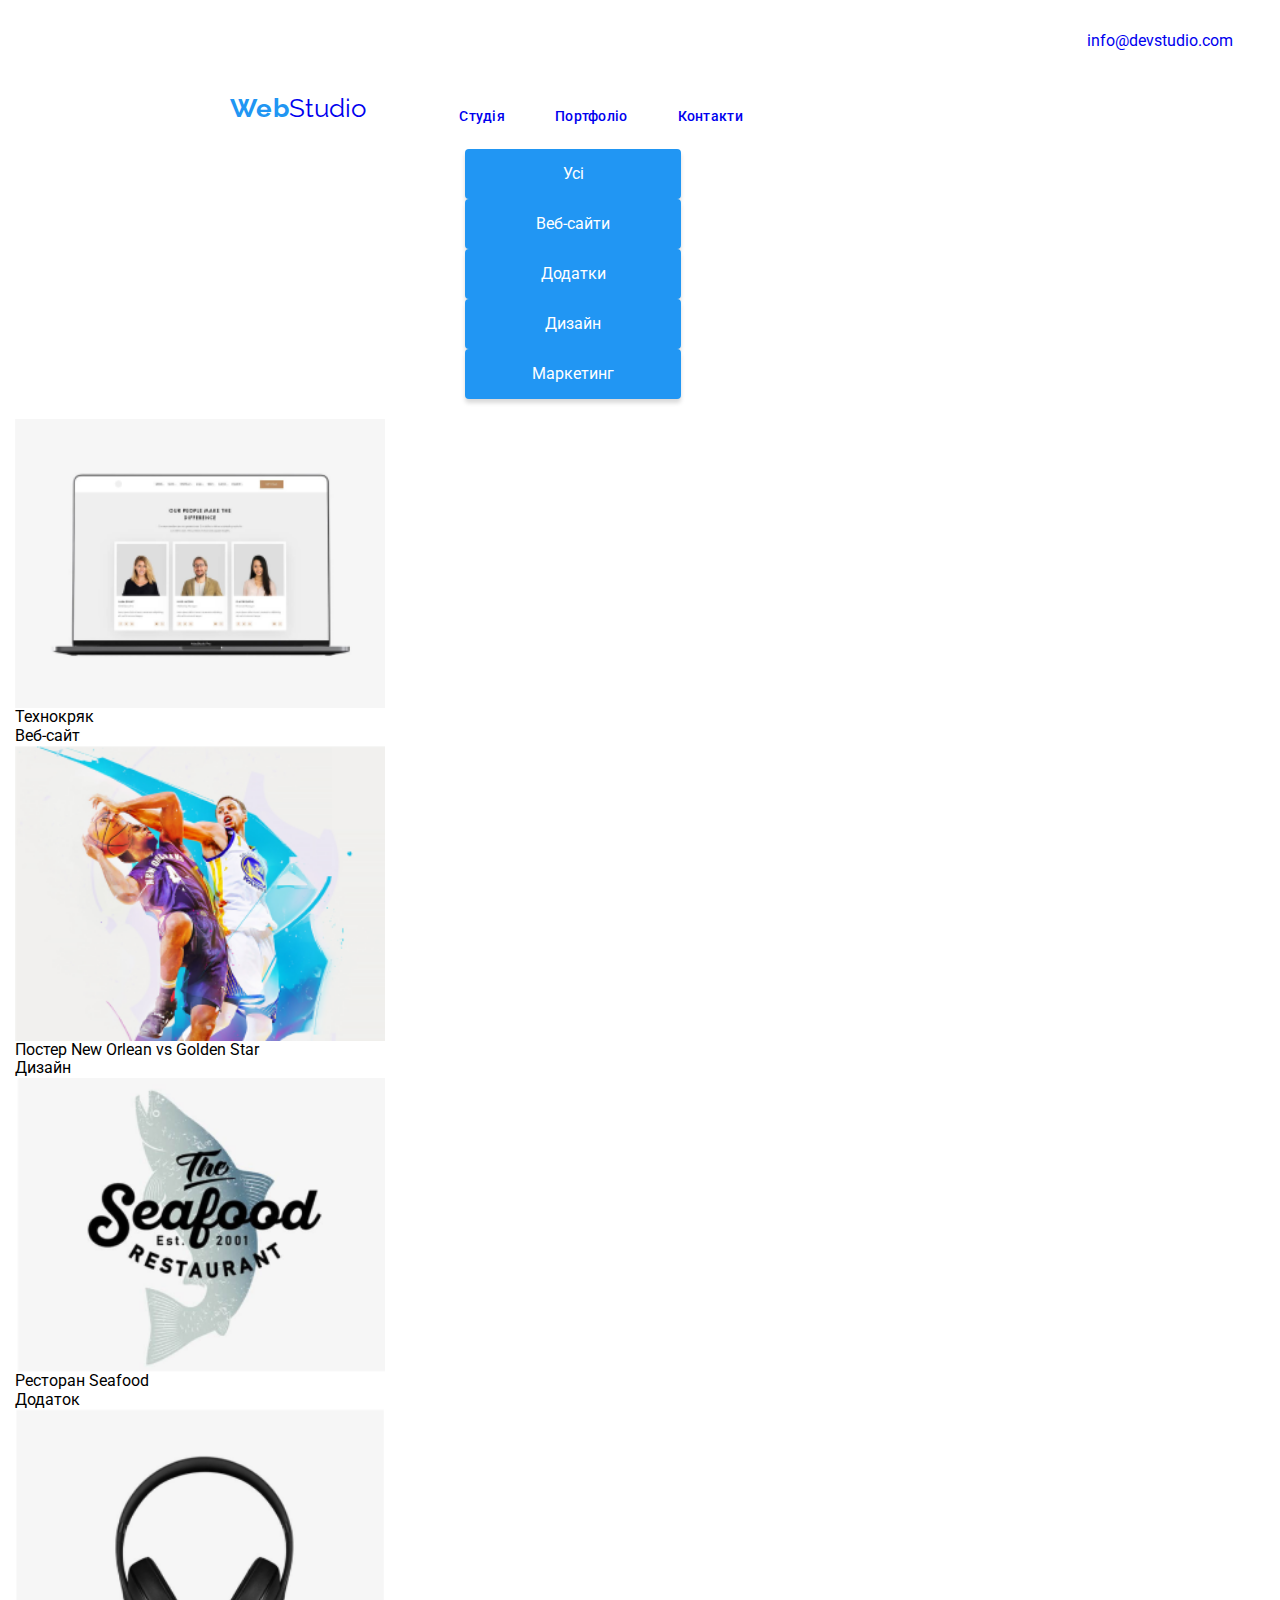
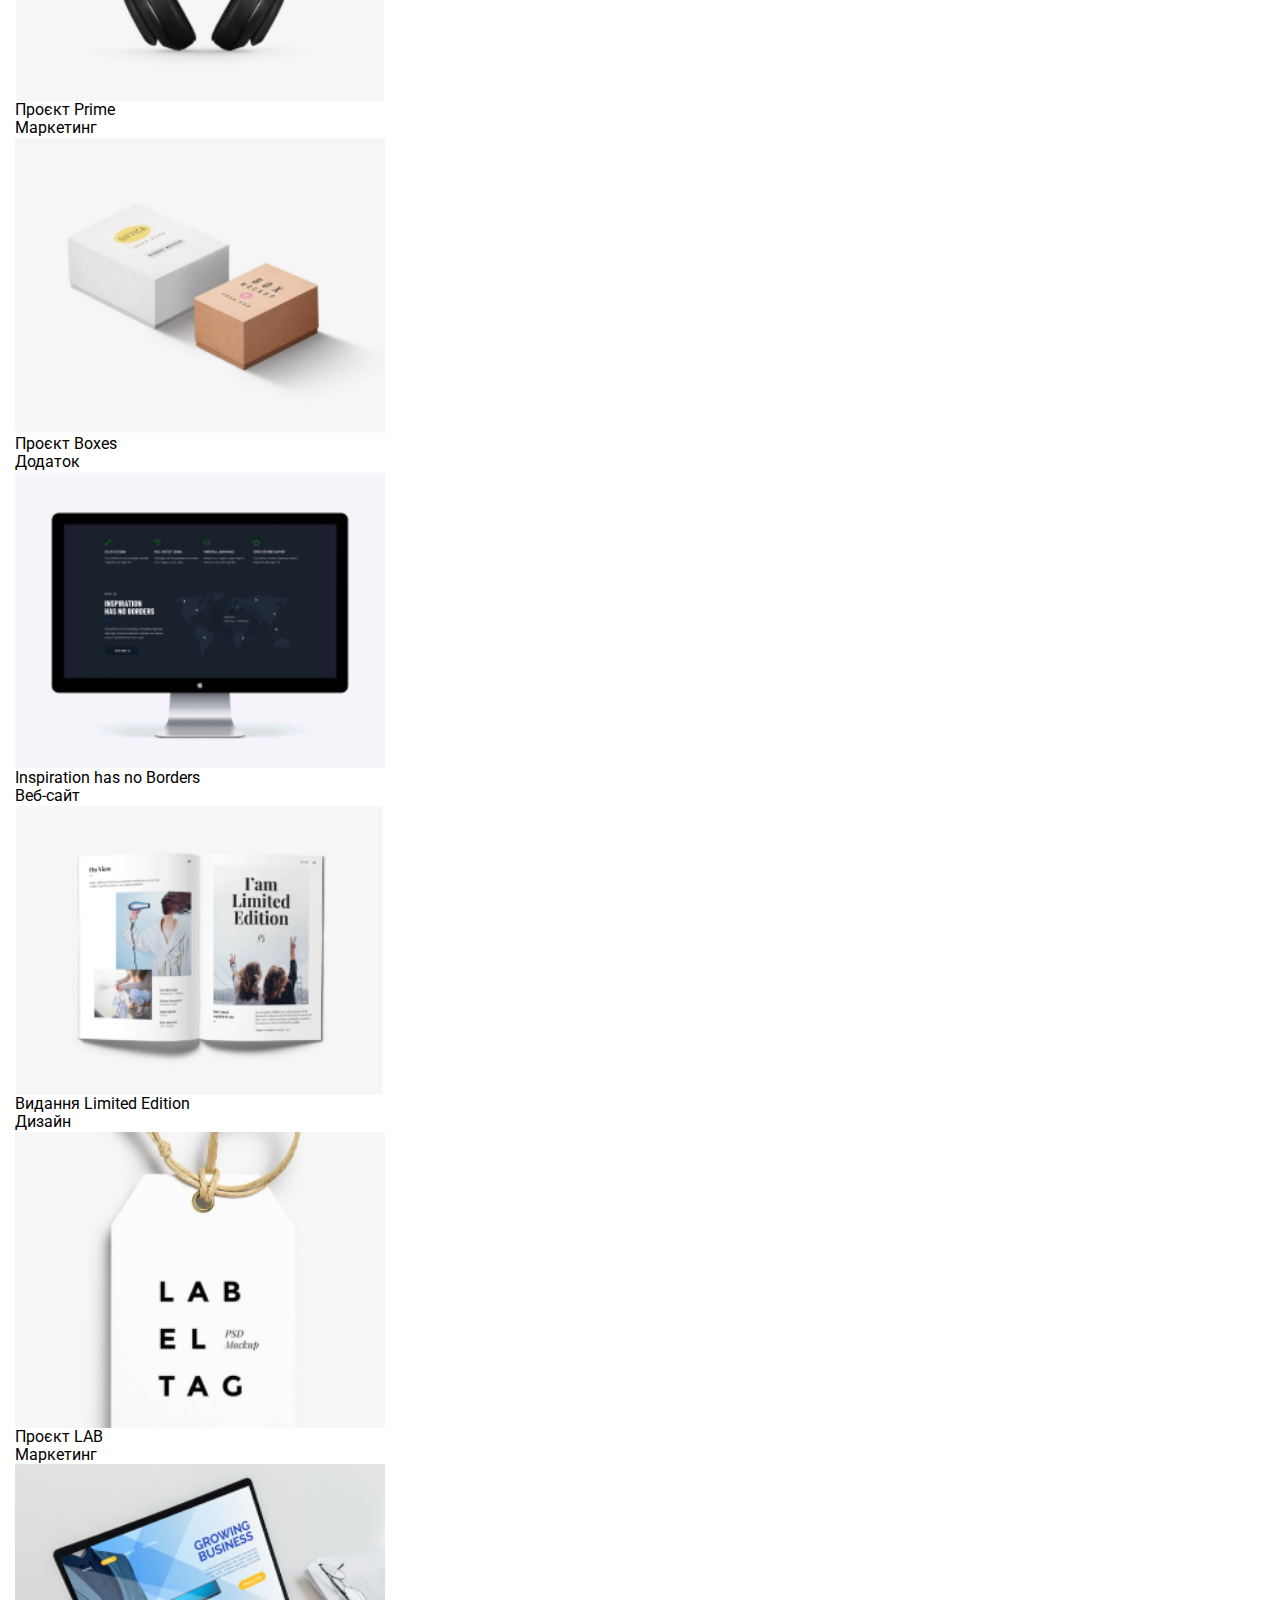
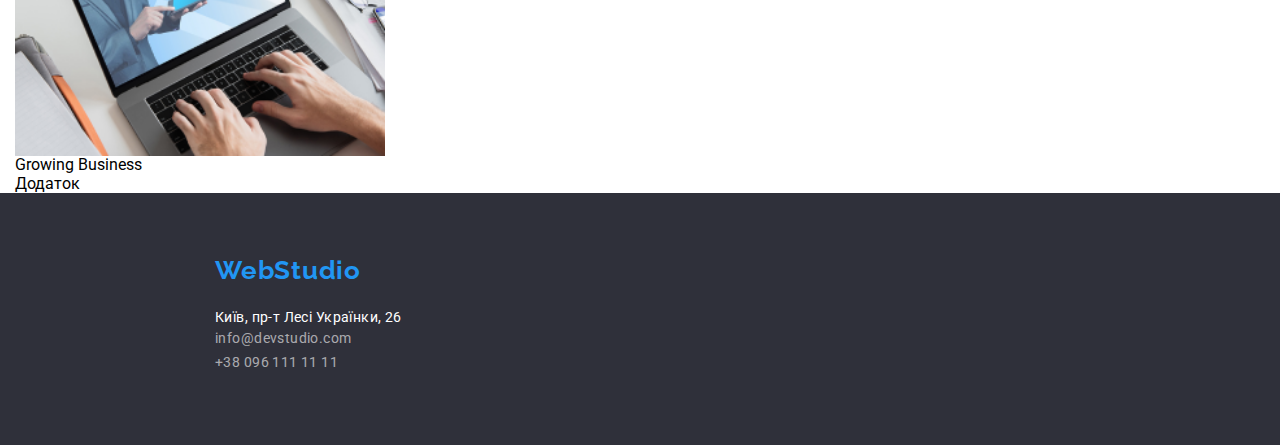
==== commit 82646153: "Update portfolio.html" ====
--- a/portfolio.html
+++ b/portfolio.html
@@ -3,28 +3,27 @@
 <head>
     <meta charset="UTF-8">
     <meta name="viewport" content="width=device-width, initial-scale=1.0">
-    <title>WebStudio</title>
+    <title>Portfolio</title>
+    <link rel="stylesheet" href="./css/reset.css" />
+    <link rel="stylesheet" href="https://cdnjs.cloudflare.com/ajax/libs/modern-normalize/1.0.0/modern-normalize.min.css"/>
     <link rel="stylesheet" href="./css/styles.css">
     <link rel="preconnect" href="https://fonts.googleapis.com">
     <link rel="preconnect" href="https://fonts.gstatic.com" crossorigin>
-    <link href="https://fonts.googleapis.com/css2?family=Raleway:wght@700&display=swap" rel="stylesheet">
-    <link rel="preconnect" href="https://fonts.googleapis.com">
-<link rel="preconnect" href="https://fonts.gstatic.com" crossorigin>
-<link href="https://fonts.googleapis.com/css2?family=Roboto&display=swap" rel="stylesheet">
+    <link href="https://fonts.googleapis.com/css2?family=Raleway:wght@700&family=Roboto:wght@400;500;700;900&display=swap" rel="stylesheet">
 </head>
 <body>
-  <header class="header">
+  <header class="header header">
+    <div class="header-container container">
   <div class="block-logos">
-       <a class="header-logos" href="./index.html"><span class="name-logos">Web</span>Studio</a>
+       <a class="header-logos" href="/"><span class="name-logos">Web</span>Studio</a>
   </div>
-  <div class="header-body">
     <nav class="header-navigation">
     <ul class="header-list">
 <li class="header-item">
   <a class="header-link"  href="./index.html">Студія</a>
 </li>
 <li class="header-item">
-  <a class="header-link"  href="/">Портфоліо</a>
+  <a class="header-link"  href="./portfolio.html">Портфоліо</a>
 </li>
 <li class="header-item">
   <a class="header-link"  href="#">Контакти</a>
@@ -39,7 +38,7 @@
   <a class="header-info"  href="tel:+380961111111">+38 096 111 11 11</a>
 </li>
     </ul>
-    </div>
+ 
   </header>
       <main class="page">
         <section class="page-hero hero">
@@ -119,12 +118,12 @@
             </div>
             <div class="footer-block">
             <ul class="footer-list">
-               <li class="footer-item"><p class="gallary-description-p">Київ, пр-т Лесі Українки, 26</p></li>
-            <li class="footer-item"><p class="gallary-description-p"><a href="mailto:example@mail.ua" class="footer-info-email" target="_blank">@devstudio.com</a></p></li>
+               <li class="footer-item"><p class="gallary-description-text">Київ, пр-т Лесі Українки, 26</p></li>
+            <li class="footer-item"><p class="gallary-description-p"><a href="mailto:example@mail.ua" class="footer-info-email" target="_blank">info@devstudio.com</a></p></li>
     <li class="footer-item"><a href="tel:+380961111111" class="footer-info">+38 096 111 11 11</a></li>
            </ul>
-          
           </div>
+        </div>
         </footer>
 </body>
-</html>+</html>
--- a/css/styles.css
+++ b/css/styles.css
@@ -1,5 +1,8 @@
+body {
+  font-family: 'Roboto', sans-serif;
+}
 .container {
-  width: 1600px;
+  width: auto;
   margin: 0 auto;
   padding: 0 15px;
 }
@@ -11,17 +14,106 @@
 .header-logos {
   text-decoration: none;
   font-size: 26px;
-}
+  margin-left: 215px;
+}
+.header-container {
+display: flex;
+ align-items: flex-end;
+}
+
+
+.block-logos {
+  margin-right: 93px;
+  margin-bottom: 32;
+  font-family: 'Raleway', sans-serif;
+
+}
+
+.header-list {
+  text-decoration: none;
+  display: flex;
+  gap: 50px;
+  margin-right: 344px;
+
+}
+.header-information {
+  display: flex;
+  gap: 50px;
+} 
+
+header {
+  margin-top: 32px;
+  margin-bottom: 25px;
+  display: flex;
+  text-decoration: none;
+}
+
+.block-logos {
+font-family: 'Raleway', sans-serif;
+  
+}
+
+.page-hero-container {
+ margin-bottom: 30px;
+ justify-content: center;
+}
+
+.page-hero-title-button {
+  width: 696px;
+color: #FFF;
+text-align: center;
+font-size: 44px;
+font-style: normal;
+font-weight: 900;
+line-height: 60px; /* 136.364% */
+letter-spacing: 2.64px;
+text-transform: uppercase;
+margin-top: 200px;
+margin-bottom: 40px;
+text-align: center;
+}
+
+.advantages-list {
+  display: flex;
+  justify-content: center;
+ margin-bottom: 94px;
+  gap: 30px;
+  margin-top: 50px;
+}
+
 .hero-button {
-  background-color: var(--primary-color);
+margin-left: 250px;
+ background-color: #2196F3;;
   color: white;
   padding: 10px 20px;
   border: none;
   border-radius: 5px;
   cursor: pointer;
-}
+  width: 216px;
+  height: 50px;
+  flex-shrink: 0;
+  border-radius: 4px;
+background: #2196F3;
+box-shadow: 0px 4px 4px 0px rgba(0, 0, 0, 0.15);
+text-align: center;
+}
+
+.page-shop-hero {
+  width: auto;
+height: 600px;
+flex-shrink: 0;
+background: #2F303A;
+}
+
+.block-title-button {
+  text-decoration: none;
+  background-color: #2F303A;
+  width: auto;
+  height: 200px;
+  flex-shrink: 0;
+}
+
 .header-list {
-  font-family: 'Roboto', sans-serif;
   text-decoration: none;
   color: #212121;
   font-size: 14px;
@@ -29,12 +121,33 @@
   font-weight: 500;
   line-height: normal;
   letter-spacing: 0.28px;
-}
-
-
-header {
-  text-decoration: none;
-  font-family: 'Raleway', sans-serif;
+  transition: all 0.3s ease 0s;
+  justify-content: space-around;
+}
+
+.header-list {
+  color: #212121;
+font-size: 14px;
+font-style: normal;
+font-weight: 500;
+line-height: normal;
+letter-spacing: 0.28px;
+}
+
+.header-link:hover {
+  color: #2196F3
+}
+
+.header-information {
+  color: #757575;
+}
+
+.header-information:hover {
+  color: #2196F3;
+}
+
+.header-list:hover {
+  color: #2196F3;;
 }
 .block-logos + .header-link {
   text-decoration: none;
@@ -45,7 +158,7 @@
 .name-logos {
   text-decoration: none;
   color: #2196F3;
-  font-family: Raleway;
+  font-family: 'Raleway' sans-serif;
   font-size: 26px;
   font-style: normal;
   font-weight: 700;
@@ -56,7 +169,7 @@
 span {
   text-decoration: none;
   color: #2196F3;
-  font-family: Raleway;
+  font-family: 'Raleway' sans-serif;
   font-size: 26px;
   font-style: normal;
   font-weight: 700;
@@ -66,48 +179,14 @@
 b { 
   text-decoration: none;
   color: #FFF;
-  font-family: Raleway;
+  font-family: 'Raleway' sans-serif;
   font-size: 26px;
   font-style: normal;
   font-weight: 700;
   line-height: normal;
   letter-spacing: 0.78px;
 }
-.hero-title-button {
-  text-decoration: none;
-  color: #FFF;
-  text-align: center;
-  font-family: Roboto;
-  font-size: 44px;
-  font-style: normal;
-  font-weight: 900;
-  line-height: 60px; /* 136.364% */
-  letter-spacing: 2.64px;
-  text-transform: uppercase;
-  background-color: #2F303A;;
-}
-.hero-button:hover {
-  background-color: #2196F3;
-}
-.hero-button:hover {
-  text-decoration: none;
-  color: #FFF;
-  text-align: center;
-  font-family: Roboto;
-  font-size: 16px;
-  font-style: normal;
-  font-weight: 700;
-  line-height: 30px; /* 187.5% */
-  letter-spacing: 0.96px;
-}
-
-.block-title-button {
-  text-decoration: none;
-  background-color: #2F303A;
-  width: 1450px;
-  height: 200px;
-  flex-shrink: 0;
-}
+
 .footer {
   text-decoration: none;
   background-color: #2F303A;
@@ -124,7 +203,7 @@
 
 a + .footer-info-email {
   color: rgba(255, 255, 255, 0.60);
-  font-family: Roboto;
+
   font-size: 14px;
   font-style: normal;
   font-weight: 400;
@@ -134,7 +213,7 @@
 
 a + .footer-info + .header-info  {
   color: rgba(255, 255, 255, 0.60);
-  font-family: Roboto;
+
   font-size: 14px;
   font-style: normal;
   font-weight: 400;
@@ -152,40 +231,192 @@
 }
 
 .page-hero-container {
-  text-align: center;
+  display: grid;
+  flex-wrap: nowrap;
+  justify-content: center;
 }
 .advantages-title-h2 {
   text-align: center;
   margin-bottom: 50px;
 }
 
-.page-hero-list-text {
-  display: flex;
-  justify-content: space-evenly;
-}
-.logos-two {
-  text-decoration: none;
-  font-size: 26px;
-}
-.footer-info {
-  text-decoration: none;
-  color: white;
-}
-.footer-block {
-  text-decoration: none;
-  color: rgba(255, 255, 255, 0.60);
-  font-family: 'Roboto', sans-serif;
+
+.page-hero {
+  margin-left: 215px;
+}
+
+.page-hero-heading {
+  width: 270px;
+  color: #212121;
+
+  font-size: 14px;
+  font-style: normal;
+  font-weight: 700;
+  line-height: normal;
+  letter-spacing: 0.42px;
+  text-transform: uppercase;
+  margin-bottom: 20px;
+  margin-right: 30px;
+  
+}
+
+.page-hero-description {
+  width: 270px;
+  height: 48px;
+  flex-shrink: 0;
+  color: #757575;
+  
   font-size: 14px;
   font-style: normal;
   font-weight: 400;
   line-height: 24px; /* 171.429% */
   letter-spacing: 0.42px;
 }
+
+.advantages-title-h2 {
+  color: #212121;
+  text-align: center;
+  
+  font-size: 36px;
+  font-style: normal;
+  font-weight: 700;
+  line-height: normal;
+  letter-spacing: 1.08px;
+}
+.advantages-title-team {
+  color: #212121;
+text-align: center;
+font-size: 36px;
+font-style: normal;
+font-weight: 700;
+line-height: normal;
+letter-spacing: 1.08px;
+}
+
+.advantages-team {
+margin-bottom: 94px;
+}
+
+.advantages-title {
+  color: #212121;
+text-align: center;
+font-size: 16px;
+font-style: normal;
+font-weight: 500;
+line-height: normal;
+letter-spacing: 0.48px;
+}
+
+.advantages-description {
+  color: #757575;
+text-align: center;
+
+font-size: 16px;
+font-style: normal;
+font-weight: 400;
+line-height: normal;
+letter-spacing: 0.48px;
+}
+
+.page-hero-list-text {
+  display: flex;
+  justify-content: space-evenly;
+  margin-right: 30px;
+}
+.logos-two {
+  text-decoration: none;
+  font-size: 26px;
+}
+.footer-info-email
+
+
+.footer-info {
+  text-decoration: none;
+  color: white;
+}
+.footer-block {
+  margin-top: 20px;
+  margin-bottom: 9px;
+  margin-left: 215px;
+  text-decoration: none;
+  color: rgba(255, 255, 255, 0.60);
+  font-size: 14px;
+  font-style: normal;
+  font-weight: 400;
+  line-height: 24px; /* 171.429% */
+  letter-spacing: 0.42px;
+}
 footer>a {
   color: rgba(255, 255, 255, 0.60);
 }
-main {
-  font-family: 'Roboto', sans-serif;
+
+.footer {
+  width: auto;
+  height: 252px;
+  flex-shrink: 0;
+  display: flex;
+  flex-wrap: nowrap;
+  justify-content: center;
+flex-direction: column;
+}
+.footer-logos {
+margin-top: 60px;
+margin-left: 215px;
+margin-bottom: 20px;
+}
+.gallary-description-p + .footer-info {
+  width: 231px;
+  height: 21px;
+  flex-shrink: 0;
+  color: rgba(255, 255, 255, 0.60);
+  font-family: Roboto;
+  font-size: 14px;
+  font-style: normal;
+  font-weight: 400;
+  line-height: 24px; /* 171.429% */
+  letter-spacing: 0.42px;
+}
+
+
+
+.footer-info-email {
+  text-decoration: none;
+  width: 231px;
+height: 21px;
+flex-shrink: 0;
+color: rgba(255, 255, 255, 0.60);
+font-family: Roboto;
+font-size: 14px;
+font-style: normal;
+font-weight: 400;
+line-height: 24px; /* 171.429% */
+letter-spacing: 0.42px;
+}
+
+.footer-info {
+  text-decoration: none;
+  width: 231px;
+height: 21px;
+flex-shrink: 0;
+color: rgba(255, 255, 255, 0.60);
+font-family: Roboto;
+font-size: 14px;
+font-style: normal;
+font-weight: 400;
+line-height: 24px; /* 171.429% */
+letter-spacing: 0.42px;
+}
+
+.gallary-description-text {
+  width: 231px;
+height: 21px;
+flex-shrink: 0;
+color: #FFF;
+font-size: 14px;
+font-style: normal;
+font-weight: 400;
+line-height: 24px; /* 171.429% */
+letter-spacing: 0.42px;
 }
 
 ul,
@@ -212,6 +443,5 @@
   max-width: 100%;
   background: #F5F4FA;
 }
-/*
-font-family: 'Roboto', sans-serif;
-*/
+/*! Кінець WebStudio */
+
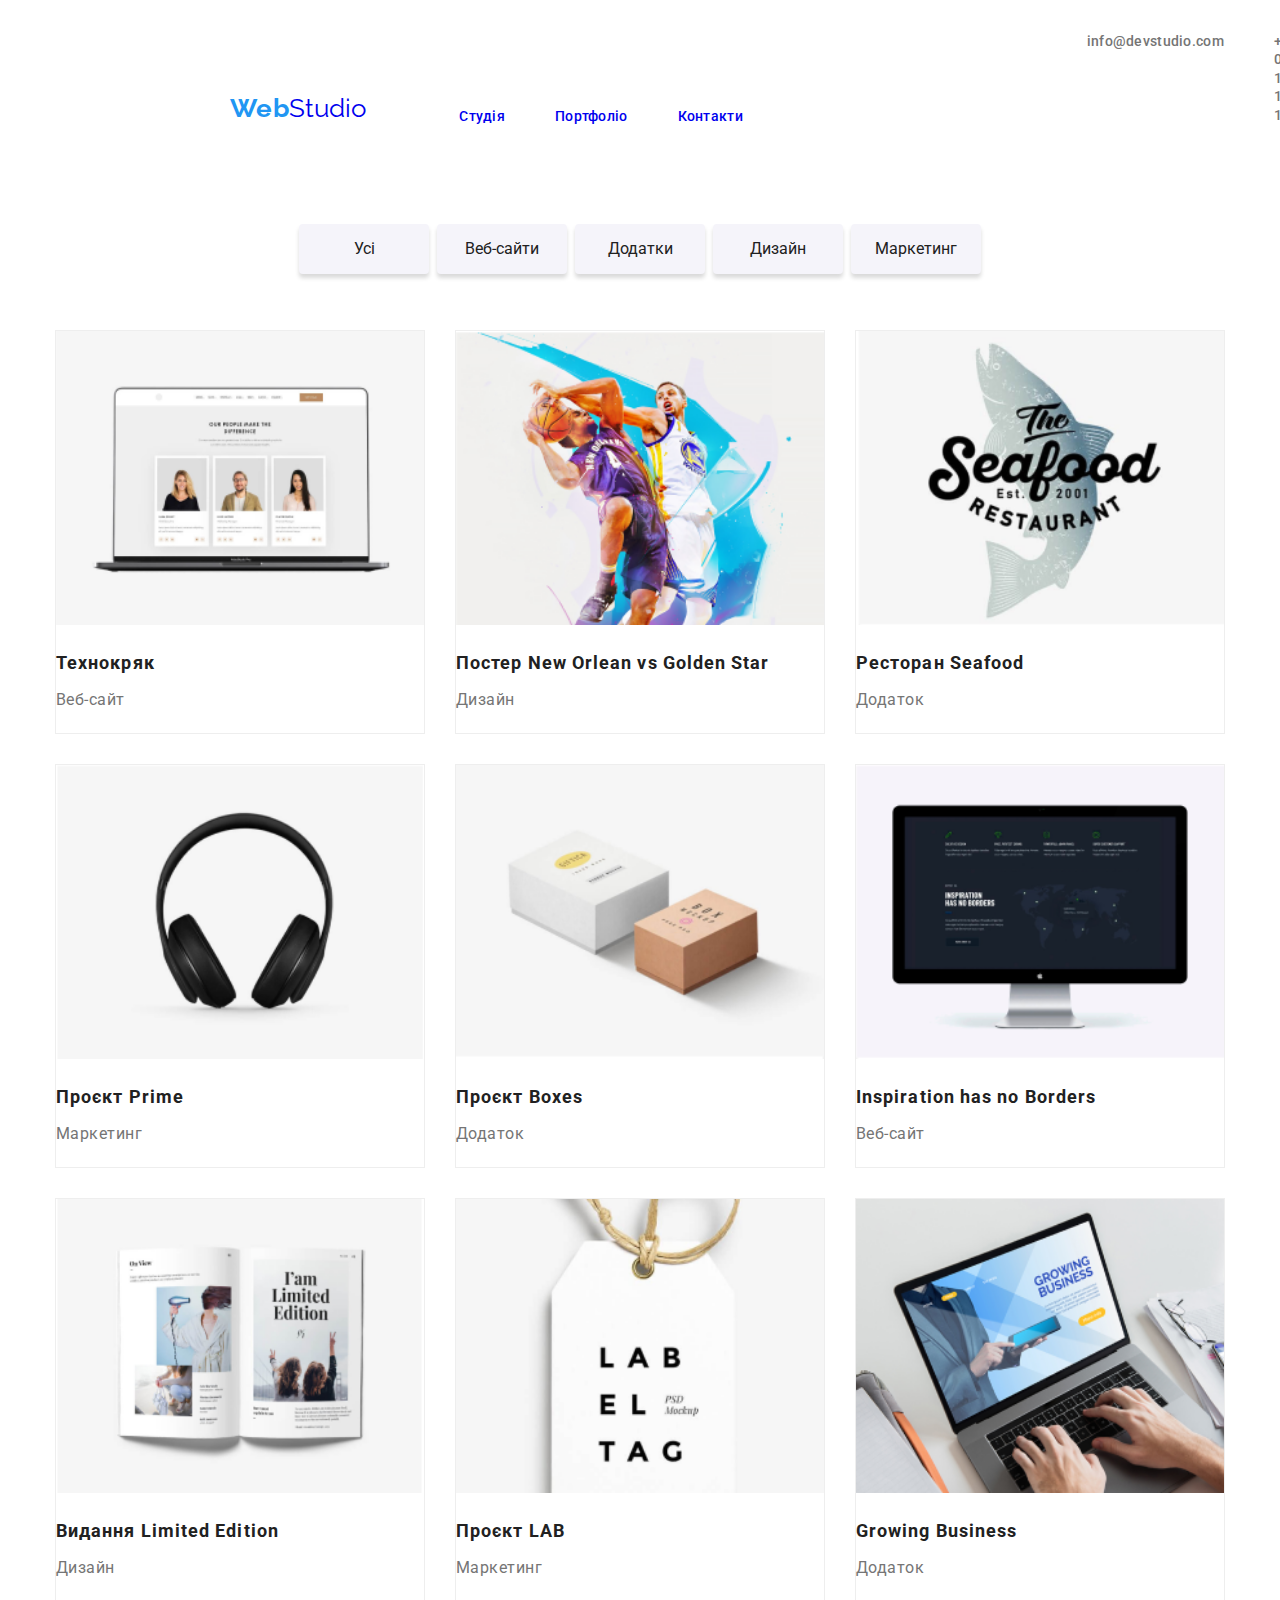
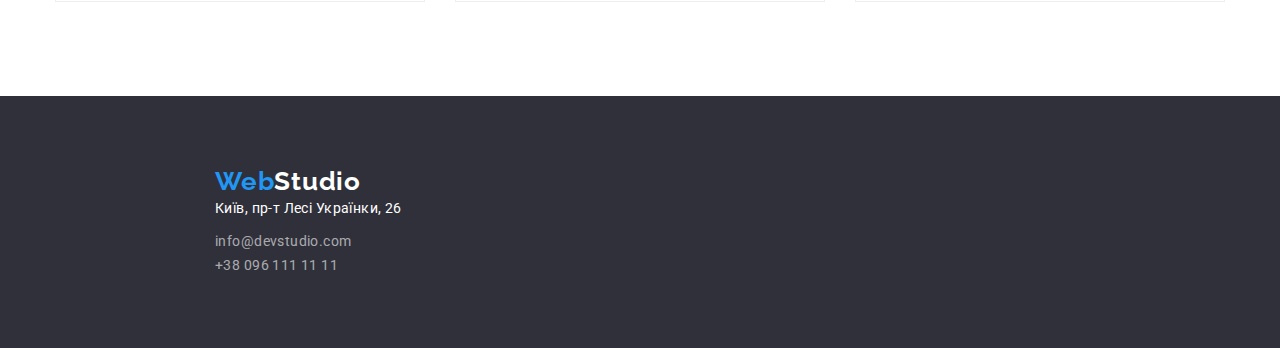
==== commit c7707b98: "Add files via upload" ====
--- a/portfolio.html
+++ b/portfolio.html
@@ -12,118 +12,119 @@
     <link href="https://fonts.googleapis.com/css2?family=Raleway:wght@700&family=Roboto:wght@400;500;700;900&display=swap" rel="stylesheet">
 </head>
 <body>
-  <header class="header header">
-    <div class="header-container container">
-  <div class="block-logos">
-       <a class="header-logos" href="/"><span class="name-logos">Web</span>Studio</a>
+  <header class="header-portfolio">
+    <div class="header-portfolio-container container">
+  <div class="header-portfolio-logos">
+       <a class="header-portfolio-logo" href="./index.html"><span class="header-portfolio-span">Web</span>Studio</a>
   </div>
-    <nav class="header-navigation">
-    <ul class="header-list">
-<li class="header-item">
-  <a class="header-link"  href="./index.html">Студія</a>
+    <nav class="header-portfolio-navigation">
+    <ul class="header-portfolio-list">
+<li class="header-portfolio-item">
+  <a class="header-portfolio-link"  href="./index.html">Студія</a>
 </li>
-<li class="header-item">
-  <a class="header-link"  href="./portfolio.html">Портфоліо</a>
+<li class="header-portfolio-item">
+  <a class="header-portfolio-link"  href="./portfolio.html">Портфоліо</a>
 </li>
-<li class="header-item">
-  <a class="header-link"  href="#">Контакти</a>
+<li class="header-portfolio-item">
+  <a class="header-portfolio-link"  href="#">Контакти</a>
 </li>
 </ul>
 </nav>
-<ul class="header-information">
-<li class="header-info-item">
-  <a class="header-info"  href="mailto:example@mail.ua">info@devstudio.com</a>
+<ul class="header-portfolio-information">
+<li class="header-portfolio-info-item">
+  <a class="header-portfolio-info"  href="mailto:example@mail.ua">info@devstudio.com</a>
 </li>
-<li class="header-info-item">
-  <a class="header-info"  href="tel:+380961111111">+38 096 111 11 11</a>
+<li class="header-portfolio-info-item">
+  <a class="header-portfolio-info-number"  href="tel:+380961111111">+38 096 111 11 11</a>
 </li>
     </ul>
- 
   </header>
-      <main class="page">
-        <section class="page-hero hero">
-        <ul class="page-hero-list>
-          <li class="page-item">
- <button class="hero-button">Усі</button>
+      <main class="page page-portfolio">
+        <section class="page-portfolio-dragon dragon-portfolio ">
+          <div class="dragon-portfolio-container container">
+        <ul class="dragon-portfolio-list">
+          <li class="dragon-portfolio-item">
+ <button class="dragon-portfolio-button">Усі</button>
  </li>
- <li class="page-hero-item">
-    <button class="hero-button">Веб-сайти</button>
+ <li class="dragon-portfolio-item">
+    <button class="dragon-portfolio-button">Веб-сайти</button>
     </li>
-    <li class="page-hero-item">
-        <button class="hero-button">Додатки</button>
+    <li class="dragon-portfolio-item">
+        <button class="dragon-portfolio-button">Додатки</button>
         </li>
-        <li class="page-hero-item">
-            <button class="hero-button">Дизайн</button>
+        <li class="dragon-portfolio-item">
+            <button class="dragon-portfolio-button">Дизайн</button>
             </li>
-            <li class="page-hero-item">
-                <button class="hero-button">Маркетинг</button>
+            <li class="dragon-portfolio-item">
+                <button class="dragon-portfolio-button">Маркетинг</button>
                 </li>
                 </ul>
+          </div>
             </section>
-        <section class="container">
-            <div class="container-block">
-                <ul class="container-list" style="list-style-type: none;">
-                    <li class="container-item">
-                      <img class="gallary-photo" src="./img/cssmaket2technokriak1.png" alt="Igor"width="370" height="294">
-                      <h4 class="gallary-title">Технокряк</h4>
-                    <p class="gallary-description">Веб-сайт</p>
+        <section class="page-portfolio-titan titan-home">
+            <div class="titan-home-container container">
+                <ul class="titan-home-list">
+                    <li class="titan-home-item">
+                      <img class="titan-home-photo" src="./img/cssmaket2technokriak1.png" alt="Igor"width="370" height="294">
+                      <h4 class="titan-home-title">Технокряк</h4>
+                    <p class="titan-home-description">Веб-сайт</p>
                     </li>
-                    <li class="container-item">
-                      <img src="./img/cssmaket2poster2.png" alt="Olga"width="370" height="294">
-                      <h4 class="gallary-title">Постер New Orlean vs Golden Star</h4>
-                    <h5 class="gallary-description">Дизайн</h5>
+                    <li class="titan-home-item">
+                      <img class="titan-home-photo" src="./img/cssmaket2poster2.png" alt="Olga"width="370" height="294">
+                      <h4 class="titan-home-title">Постер New Orlean vs Golden Star</h4>
+                    <h5 class="titan-home-description">Дизайн</h5>
                     </li>      
-                    <li class="container-item">
-                      <img class="gallary-photo" src="./img/cssmaket2ресторан3.png" alt="Mykola"width="370" height="294">
-                      <h4 class="gallary-title">Ресторан Seafood</h4>
-                   <h5 class="gallary-description">Додаток</h5>
+                    <li class="titan-home-item">
+                      <img class="titan-home-photo" src="./img/cssmaket2ресторан3.png" alt="Mykola"width="370" height="294">
+                      <h4 class="titan-home-title">Ресторан Seafood</h4>
+                   <h5 class="titan-home-description">Додаток</h5>
                     </li>
-                    <li class="container-item">
-                      <img class="gallary-photo" src="./img/cssmaket2proekt4.png" alt="Misha"width="370" height="294">
-                      <h4 class="gallary-title">Проєкт Prime</h4>
-                     <h5 class="gallary-description">Маркетинг</h5>
-                    </li class="container-item">
-                <li class="container-item">
-                    <img class="gallary-photo" src="./img/cssmaket2proekt5box.png" alt="Mykola"width="370" height="294">
-                    <h4 class="gallary-title">Проєкт Boxes</h4>
-                 <h5 class="gallary-description">Додаток</h5>
+                    <li class="titan-home-item">
+                      <img class="titan-home-photo" src="./img/cssmaket2proekt4.png" alt="Misha"width="370" height="294">
+                      <h4 class="titan-home-title">Проєкт Prime</h4>
+                     <h5 class="titan-home-description">Маркетинг</h5>
+                    </li class="titan-home-item">
+                <li class="titan-home-item">
+                    <img class="titan-home-photo" src="./img/cssmaket2proekt5box.png" alt="Mykola"width="370" height="294">
+                    <h4 class="titan-home-title">Проєкт Boxes</h4>
+                 <h5 class="titan-home-description">Додаток</h5>
                   </li>
-                  <li class="container-item">
-                    <img class="gallary-photo" src="./img/cssmaket2inspiration6.png" alt="Mykola"width="370" height="294">
-                    <h4 class="gallary-title">Inspiration has no Borders</h4>
-                 <h5 class="gallary-description">Веб-сайт</h5>
+                  <li class="titan-home-item">
+                    <img class="titan-home-photo" src="./img/cssmaket2inspiration6.png" alt="Mykola"width="370" height="294">
+                    <h4 class="titan-home-title">Inspiration has no Borders</h4>
+                 <h5 class="titan-home-description">Веб-сайт</h5>
                   </li>
-                  <li class="container-item">
-                    <img class="gallary-photo" src="./img/cssmaket2wydania7.png" alt="Mykola"width="370" height="294">
-                    <h4 class="gallary-title">Видання Limited Edition</h4>
-                 <h5 class="gallary-description">Дизайн</h5>
+                  <li class="titan-home-item">
+                    <img class="titan-home-photo" src="./img/cssmaket2wydania7.png" alt="Mykola"width="370" height="294">
+                    <h4 class="titan-home-title">Видання Limited Edition</h4>
+                 <h5 class="titan-home-description">Дизайн</h5>
                   </li>
-                  <li class="container-item">
-                    <img class="gallary-photo" src="./img/cssmaket2proekt8lab.png" alt="Mykola"width="370" height="294">
-                    <h4 class="gallary-title">Проєкт LAB</h4>
-                 <h5 class="gallary-description">Маркетинг</h5>
+                  <li class="titan-home-item">
+                    <img class="titan-home-photo" src="./img/cssmaket2proekt8lab.png" alt="Mykola"width="370" height="294">
+                    <h4 class="titan-home-title">Проєкт LAB</h4>
+                 <h5 class="titan-home-description">Маркетинг</h5>
                   </li>
-                  <li class="container-item">
-                    <img class="gallary-photo" src="./img/cssmaket2growing9.png" alt="Mykola"width="370" height="294">
-                    <h4 class="gallary-title">Growing Business</h4>
-                 <h5 class="gallary-description">Додаток</h5>
+                  <li class="titan-home-item">
+                    <img class="titan-home-photo" src="./img/cssmaket2growing9.png" alt="Mykola"width="370" height="294">
+                    <h4 class="titan-home-title">Growing Business</h4>
+                 <h5 class="titan-home-description">Додаток</h5>
                   </li>
                 </ul>
                 </div>
         </section>
       </main>
-      <footer class="footer">
-        <div class="block-logos">
-          <a class="footer-logos" href="/"><span class="name-logos">Web</span><span class="logos-two">Studio</span></a>
-            </div>
-            <div class="footer-block">
-            <ul class="footer-list">
-               <li class="footer-item"><p class="gallary-description-text">Київ, пр-т Лесі Українки, 26</p></li>
-            <li class="footer-item"><p class="gallary-description-p"><a href="mailto:example@mail.ua" class="footer-info-email" target="_blank">info@devstudio.com</a></p></li>
-    <li class="footer-item"><a href="tel:+380961111111" class="footer-info">+38 096 111 11 11</a></li>
+      <footer class="footer footer-portfolio">
+        <div class="footer-portfolio-logos">
+          <a class="footer-portfolio-logo" href="/"><span class="footer-portfolio-span">Web</span>Studio</a>
+     </div>
+            <div class="footer-portfolio-block">
+            <ul class="footer-portfolio-list">
+               <li class="footer-portfolio-item"><p class="footer-portfolio-description-text">Київ, пр-т Лесі Українки, 26</p></li>
+            <li class="footer-portfolio-item"><p class="footer-portfolio-description-p"><a href="mailto:example@mail.ua" class="footer-home-info-email" target="_blank">info@devstudio.com</a></p></li>
+    <li class="footer-portfolio-item"><a href="tel:+380961111111" class="footer-portfolio-info">+38 096 111 11 11</a></li>
            </ul>
           </div>
         </div>
         </footer>
 </body>
-</html>
+</html>--- a/css/styles.css
+++ b/css/styles.css
@@ -1,447 +1,675 @@
-body {
-  font-family: 'Roboto', sans-serif;
-}
-.container {
-  width: auto;
-  margin: 0 auto;
-  padding: 0 15px;
-}
-:root {
-  --primary-color: blue;
-  --text-color: black;
-  --secondary-text-color: rgb(151, 147, 147);
-}
-.header-logos {
-  text-decoration: none;
-  font-size: 26px;
-  margin-left: 215px;
-}
-.header-container {
-display: flex;
- align-items: flex-end;
-}
-
-
-.block-logos {
-  margin-right: 93px;
-  margin-bottom: 32;
-  font-family: 'Raleway', sans-serif;
-
-}
-
-.header-list {
-  text-decoration: none;
-  display: flex;
-  gap: 50px;
-  margin-right: 344px;
-
-}
-.header-information {
-  display: flex;
-  gap: 50px;
-} 
-
-header {
-  margin-top: 32px;
-  margin-bottom: 25px;
-  display: flex;
-  text-decoration: none;
-}
-
-.block-logos {
-font-family: 'Raleway', sans-serif;
-  
-}
-
-.page-hero-container {
- margin-bottom: 30px;
- justify-content: center;
-}
-
-.page-hero-title-button {
-  width: 696px;
-color: #FFF;
-text-align: center;
-font-size: 44px;
-font-style: normal;
-font-weight: 900;
-line-height: 60px; /* 136.364% */
-letter-spacing: 2.64px;
-text-transform: uppercase;
-margin-top: 200px;
-margin-bottom: 40px;
-text-align: center;
-}
-
-.advantages-list {
-  display: flex;
-  justify-content: center;
- margin-bottom: 94px;
-  gap: 30px;
-  margin-top: 50px;
-}
-
-.hero-button {
-margin-left: 250px;
- background-color: #2196F3;;
-  color: white;
-  padding: 10px 20px;
-  border: none;
-  border-radius: 5px;
-  cursor: pointer;
-  width: 216px;
-  height: 50px;
-  flex-shrink: 0;
-  border-radius: 4px;
-background: #2196F3;
-box-shadow: 0px 4px 4px 0px rgba(0, 0, 0, 0.15);
-text-align: center;
-}
-
-.page-shop-hero {
-  width: auto;
-height: 600px;
-flex-shrink: 0;
-background: #2F303A;
-}
-
-.block-title-button {
-  text-decoration: none;
-  background-color: #2F303A;
-  width: auto;
-  height: 200px;
-  flex-shrink: 0;
-}
-
-.header-list {
-  text-decoration: none;
-  color: #212121;
-  font-size: 14px;
-  font-style: normal;
-  font-weight: 500;
-  line-height: normal;
-  letter-spacing: 0.28px;
-  transition: all 0.3s ease 0s;
-  justify-content: space-around;
-}
-
-.header-list {
-  color: #212121;
-font-size: 14px;
-font-style: normal;
-font-weight: 500;
-line-height: normal;
-letter-spacing: 0.28px;
-}
-
-.header-link:hover {
-  color: #2196F3
-}
-
-.header-information {
-  color: #757575;
-}
-
-.header-information:hover {
-  color: #2196F3;
-}
-
-.header-list:hover {
-  color: #2196F3;;
-}
-.block-logos + .header-link {
-  text-decoration: none;
-  color: black;
-  font-family: 'Raleway', sans-serif;
-  font-size: 26px;
-}
-.name-logos {
-  text-decoration: none;
-  color: #2196F3;
-  font-family: 'Raleway' sans-serif;
-  font-size: 26px;
-  font-style: normal;
-  font-weight: 700;
-  line-height: normal;
-  letter-spacing: 0.78px;
-}
-
-span {
-  text-decoration: none;
-  color: #2196F3;
-  font-family: 'Raleway' sans-serif;
-  font-size: 26px;
-  font-style: normal;
-  font-weight: 700;
-  line-height: normal;
-  letter-spacing: 0.78px;
-}
-b { 
-  text-decoration: none;
-  color: #FFF;
-  font-family: 'Raleway' sans-serif;
-  font-size: 26px;
-  font-style: normal;
-  font-weight: 700;
-  line-height: normal;
-  letter-spacing: 0.78px;
-}
-
-.footer {
-  text-decoration: none;
-  background-color: #2F303A;
-  color: white;
-}
-
-.page-advantages-description {
-  text-decoration: none;
-  color: white;
-  font-size: 14px;
-  height: 15px;
-  
-}
-
-a + .footer-info-email {
-  color: rgba(255, 255, 255, 0.60);
-
-  font-size: 14px;
-  font-style: normal;
-  font-weight: 400;
-  line-height: 24px; /* 171.429% */
-  letter-spacing: 0.42px;
-}
-
-a + .footer-info + .header-info  {
-  color: rgba(255, 255, 255, 0.60);
-
-  font-size: 14px;
-  font-style: normal;
-  font-weight: 400;
-  line-height: 24px; /* 171.429% */
-  letter-spacing: 0.42px;
-}
-.block-body:hover {
-  color: black;
-}
-.header-list {
-  color: black;
-}
-nav {
-  text-decoration: none;
-}
-
-.page-hero-container {
-  display: grid;
-  flex-wrap: nowrap;
-  justify-content: center;
-}
-.advantages-title-h2 {
-  text-align: center;
-  margin-bottom: 50px;
-}
-
-
-.page-hero {
-  margin-left: 215px;
-}
-
-.page-hero-heading {
-  width: 270px;
-  color: #212121;
-
-  font-size: 14px;
-  font-style: normal;
-  font-weight: 700;
-  line-height: normal;
-  letter-spacing: 0.42px;
-  text-transform: uppercase;
-  margin-bottom: 20px;
-  margin-right: 30px;
-  
-}
-
-.page-hero-description {
-  width: 270px;
-  height: 48px;
-  flex-shrink: 0;
-  color: #757575;
-  
-  font-size: 14px;
-  font-style: normal;
-  font-weight: 400;
-  line-height: 24px; /* 171.429% */
-  letter-spacing: 0.42px;
-}
-
-.advantages-title-h2 {
-  color: #212121;
-  text-align: center;
-  
-  font-size: 36px;
-  font-style: normal;
-  font-weight: 700;
-  line-height: normal;
-  letter-spacing: 1.08px;
-}
-.advantages-title-team {
-  color: #212121;
-text-align: center;
-font-size: 36px;
-font-style: normal;
-font-weight: 700;
-line-height: normal;
-letter-spacing: 1.08px;
-}
-
-.advantages-team {
-margin-bottom: 94px;
-}
-
-.advantages-title {
-  color: #212121;
-text-align: center;
-font-size: 16px;
-font-style: normal;
-font-weight: 500;
-line-height: normal;
-letter-spacing: 0.48px;
-}
-
-.advantages-description {
-  color: #757575;
-text-align: center;
-
-font-size: 16px;
-font-style: normal;
-font-weight: 400;
-line-height: normal;
-letter-spacing: 0.48px;
-}
-
-.page-hero-list-text {
-  display: flex;
-  justify-content: space-evenly;
-  margin-right: 30px;
-}
-.logos-two {
-  text-decoration: none;
-  font-size: 26px;
-}
-.footer-info-email
-
-
-.footer-info {
-  text-decoration: none;
-  color: white;
-}
-.footer-block {
-  margin-top: 20px;
-  margin-bottom: 9px;
-  margin-left: 215px;
-  text-decoration: none;
-  color: rgba(255, 255, 255, 0.60);
-  font-size: 14px;
-  font-style: normal;
-  font-weight: 400;
-  line-height: 24px; /* 171.429% */
-  letter-spacing: 0.42px;
-}
-footer>a {
-  color: rgba(255, 255, 255, 0.60);
-}
-
-.footer {
-  width: auto;
-  height: 252px;
-  flex-shrink: 0;
-  display: flex;
-  flex-wrap: nowrap;
-  justify-content: center;
-flex-direction: column;
-}
-.footer-logos {
-margin-top: 60px;
-margin-left: 215px;
-margin-bottom: 20px;
-}
-.gallary-description-p + .footer-info {
-  width: 231px;
-  height: 21px;
-  flex-shrink: 0;
-  color: rgba(255, 255, 255, 0.60);
-  font-family: Roboto;
-  font-size: 14px;
-  font-style: normal;
-  font-weight: 400;
-  line-height: 24px; /* 171.429% */
-  letter-spacing: 0.42px;
-}
-
-
-
-.footer-info-email {
-  text-decoration: none;
-  width: 231px;
-height: 21px;
-flex-shrink: 0;
-color: rgba(255, 255, 255, 0.60);
-font-family: Roboto;
-font-size: 14px;
-font-style: normal;
-font-weight: 400;
-line-height: 24px; /* 171.429% */
-letter-spacing: 0.42px;
-}
-
-.footer-info {
-  text-decoration: none;
-  width: 231px;
-height: 21px;
-flex-shrink: 0;
-color: rgba(255, 255, 255, 0.60);
-font-family: Roboto;
-font-size: 14px;
-font-style: normal;
-font-weight: 400;
-line-height: 24px; /* 171.429% */
-letter-spacing: 0.42px;
-}
-
-.gallary-description-text {
-  width: 231px;
-height: 21px;
-flex-shrink: 0;
-color: #FFF;
-font-size: 14px;
-font-style: normal;
-font-weight: 400;
-line-height: 24px; /* 171.429% */
-letter-spacing: 0.42px;
-}
-
-ul,
-li {
-  text-decoration: none;
-  list-style-type: none;
-}
-h1,
-h2,
-h4,
-h5 {
-  color: var(--text-color);
-}
-p {
-  text-decoration: none;
-  color: var(--secondary-text-color);
-  color: black;
-}
-section {
-  text-decoration: none;
-  margin-bottom: 20px;
-}
-img {
-  max-width: 100%;
-  background: #F5F4FA;
-}
-/*! Кінець WebStudio */
-
+body {
+  font-family: 'Roboto', sans-serif;
+}
+.container {
+  width: auto;
+  margin: 0 auto;
+  padding: 0 15px;
+}
+:root {
+  --primary-color: blue;
+  --text-color: black;
+  --secondary-text-color: rgb(151, 147, 147);
+}
+/*! Header */
+header {
+  margin-top: 32px;
+  margin-bottom: 25px;
+  display: flex;
+  text-decoration: none;
+}
+.header-logos {
+  text-decoration: none;
+  font-size: 26px;
+  margin-left: 215px;
+  margin-right: 93px;
+  margin-bottom: 32;
+  font-family: 'Raleway', sans-serif;
+}
+.header-container {
+display: flex;
+ align-items: flex-end;
+}
+
+
+.header-list {
+  text-decoration: none;
+  display: flex;
+  gap: 50px;
+  margin-right: 344px;
+}
+.header-information {
+  display: flex;
+  gap: 50px;
+} 
+
+.header-info {
+  color: #757575;
+  font-size: 14px;
+  font-style: normal;
+  font-weight: 500;
+  line-height: normal;
+  letter-spacing: 0.28px;
+}
+
+
+.header-info-number {
+  color: #757575;
+  font-size: 14px;
+  font-style: normal;
+  font-weight: 500;
+  line-height: normal;
+  letter-spacing: 0.28px;
+}
+
+.block-logos + .header-link {
+  text-decoration: none;
+  color: black;
+  font-family: 'Raleway', sans-serif;
+  font-size: 26px;
+}
+.name-logos {
+  text-decoration: none;
+  color: #2196F3;
+  font-family: 'Raleway' sans-serif;
+  font-size: 26px;
+  font-style: normal;
+  font-weight: 700;
+  line-height: normal;
+  letter-spacing: 0.78px;
+}
+
+span {
+  text-decoration: none;
+  color: #2196F3;
+  font-family: 'Raleway' sans-serif;
+  font-size: 26px;
+  font-style: normal;
+  font-weight: 700;
+  line-height: normal;
+  letter-spacing: 0.78px;
+}
+b { 
+  text-decoration: none;
+  color: #FFF;
+  font-family: 'Raleway' sans-serif;
+  font-size: 26px;
+  font-style: normal;
+  font-weight: 700;
+  line-height: normal;
+  letter-spacing: 0.78px;
+}
+.header-info:hover {
+  color: #2196F3;
+}
+.header-info-number:hover {
+  color: #2196F3;
+}
+.header-list {
+  text-decoration: none;
+  color: #212121;
+  font-size: 14px;
+  font-style: normal;
+  font-weight: 500;
+  line-height: normal;
+  letter-spacing: 0.28px;
+  transition: all 0.3s ease 0s;
+  justify-content: space-around;
+}
+.header-link:hover {
+  color: #2196F3;
+}
+.header-list:hover {
+  color: #2196F3;
+}
+
+
+
+/*! Hero */
+.hero-home-title {
+display: flex;
+text-align: center;
+justify-content: center;
+  color: white;
+  font-family: Roboto;
+  font-size: 44px;
+  font-style: normal;
+  font-weight: 900;
+  line-height: 60px; /* 136.364% */
+  letter-spacing: 2.64px;
+  text-transform: uppercase;
+}
+.hero-home-description-title {
+margin-top: 200px;
+margin-bottom: 40px;
+color: #FFF;
+}
+/* margin-left: 636px; */
+.hero-home-button {
+  margin-left: 636px;
+background-color: #2196F3;
+color: white;
+padding: 10px 20px;
+border: none;
+border-radius: 5px;
+cursor: pointer;
+width: 216px;
+height: 50px;
+flex-shrink: 0;
+border-radius: 4px;
+background: #2196F3;
+box-shadow: 0px 4px 4px 0px rgba(0, 0, 0, 0.15);
+text-align: center;
+}
+
+
+
+/*! Page  */
+.page-home-hero {
+  width: auto;
+height: 600px;
+flex-shrink: 0;
+background: #2F303A;
+margin-bottom: 94px;
+}
+.page-hero-container {
+  margin-bottom: 30px;
+  justify-content: center;
+ }
+ .page-advantages-description {
+  text-decoration: none;
+  color: white;
+  font-size: 14px;
+  height: 15px;
+}
+.page-hero-list-text {
+  display: flex;
+  justify-content: space-evenly;
+  margin-right: 30px;
+}
+.page-hero {
+  margin-left: 215px;
+}
+.page-hero-heading {
+  width: 270px;
+  color: #212121;
+  font-size: 14px;
+  font-style: normal;
+  font-weight: 700;
+  line-height: normal;
+  letter-spacing: 0.42px;
+  text-transform: uppercase;
+  margin-bottom: 20px;
+  margin-right: 30px;
+  
+}
+.page-hero-description {
+  width: 270px;
+  height: 48px;
+  flex-shrink: 0;
+  color: #757575;
+  font-size: 14px;
+  font-style: normal;
+  font-weight: 400;
+  line-height: 24px; /* 171.429% */
+  letter-spacing: 0.42px;
+}
+.page-hero-container {
+  display: grid;
+  flex-wrap: nowrap;
+  justify-content: center;
+}
+
+
+
+/*! Advantages */
+.advantages-home-list-text {
+  display: flex;
+  justify-content: center;
+  margin-bottom: 94px;
+  gap: 30px;
+  margin-top: 50px;
+}
+.advantages-home-heading {
+  color: #212121;
+  font-family: Roboto;
+  font-size: 14px;
+  font-style: normal;
+  font-weight: 700;
+  line-height: normal;
+  letter-spacing: 0.42px;
+  text-transform: uppercase;
+}
+.advantages-home-description {
+  color: #757575;
+font-family: Roboto;
+font-size: 14px;
+font-style: normal;
+font-weight: 400;
+line-height: 24px; /* 171.429% */
+letter-spacing: 0.42px;
+margin-bottom: 118px;
+}
+
+
+
+/*! Overlord  */
+.overlord-home-title-h2 {
+color: #212121;
+text-align: center;
+font-family: Roboto;
+font-size: 36px;
+font-style: normal;
+font-weight: 700;
+line-height: normal;
+letter-spacing: 1.08px;
+margin-bottom: 50px;
+}
+.overlord-home-list {
+  display: flex;
+  justify-content: center;
+  gap: 30px;
+  margin-bottom: 188px;
+}
+
+
+
+/*! Hydra  */
+.hydra-home-title-team{
+  margin-bottom: 50px;
+  color: #212121;
+text-align: center;
+font-family: Roboto;
+font-size: 36px;
+font-style: normal;
+font-weight: 700;
+line-height: normal;
+letter-spacing: 1.08px;
+}
+.hydra-home-list {
+  display: flex;
+  justify-content: center;
+  gap: 30px;
+  margin-bottom: 124px;
+}
+.hydra-home-item1 {
+  border-radius: 0px 0px 4px 4px;
+background: #FFF;
+box-shadow: 0px 2px 1px 0px rgba(0, 0, 0, 0.20), 0px 1px 1px 0px rgba(0, 0, 0, 0.14), 0px 1px 3px 0px rgba(0, 0, 0, 0.12);
+}
+.hydra-home-item2 {
+  border-radius: 0px 0px 4px 4px;
+background: #FFF;
+box-shadow: 0px 2px 1px 0px rgba(0, 0, 0, 0.20), 0px 1px 1px 0px rgba(0, 0, 0, 0.14), 0px 1px 3px 0px rgba(0, 0, 0, 0.12);
+}
+.hydra-home-item3 {
+  border-radius: 0px 0px 4px 4px;
+background: #FFF;
+box-shadow: 0px 2px 1px 0px rgba(0, 0, 0, 0.20), 0px 1px 1px 0px rgba(0, 0, 0, 0.14), 0px 1px 3px 0px rgba(0, 0, 0, 0.12);
+}
+.hydra-home-item4 {
+  border-radius: 0px 0px 4px 4px;
+background: #FFF;
+box-shadow: 0px 2px 1px 0px rgba(0, 0, 0, 0.20), 0px 1px 1px 0px rgba(0, 0, 0, 0.14), 0px 1px 3px 0px rgba(0, 0, 0, 0.12);
+}
+
+.hydra-home-photo-team {
+  margin-bottom: 30px;
+width: 270px;
+height: 260px;
+flex-shrink: 0;
+}
+.hydra-home-title {
+  margin-bottom: 10px;
+  color: #212121;
+text-align: center;
+font-family: Roboto;
+font-size: 16px;
+font-style: normal;
+font-weight: 500;
+line-height: normal;
+letter-spacing: 0.48px;
+}
+.hydra-home-description {
+  margin-bottom: 30px;
+  color: #757575;
+text-align: center;
+font-family: Roboto;
+font-size: 16px;
+font-style: normal;
+font-weight: 400;
+line-height: normal;
+letter-spacing: 0.48px;
+}
+
+
+
+
+
+/*! Footer  */
+.footer {
+  text-decoration: none;
+  background-color: #2F303A;
+  color: white;
+    width: auto;
+    height: 252px;
+    flex-shrink: 0;
+    display: flex;
+    flex-wrap: nowrap;
+    justify-content: center;
+  flex-direction: column;
+}
+
+.footer-home-logo {
+  color: #FFF;
+  font-family: Raleway;
+  font-size: 26px;
+  font-style: normal;
+  font-weight: 700;
+  line-height: normal;
+  letter-spacing: 0.78px;
+}
+.footer-home-span {
+  margin-top: 60px;
+  margin-left: 215px;
+  margin-bottom: 20px;
+  color: #2196F3;
+  font-family: Raleway;
+  font-size: 26px;
+  font-style: normal;
+  font-weight: 700;
+  line-height: normal;
+  letter-spacing: 0.78px;
+}
+
+.footer-home-description-text {
+  margin-bottom: 9px;
+  margin-left: 215px;
+  color: #FFF;
+  font-size: 14px;
+  font-style: normal;
+  font-weight: 400;
+  line-height: 24px;
+  letter-spacing: 0.42px;
+}
+.footer-home-info-email {
+  margin-bottom: 9px;
+  margin-left: 215px;
+  color: rgba(255, 255, 255, 0.60);
+font-size: 14px;
+font-style: normal;
+font-weight: 400;
+line-height: 24px;
+letter-spacing: 0.42px;
+}
+.footer-home-info {
+  margin-bottom: 60px;
+  margin-left: 215px;
+  color: rgba(255, 255, 255, 0.60);
+  font-size: 14px;
+  font-style: normal;
+  font-weight: 400;
+  line-height: 24px;
+  letter-spacing: 0.42px;
+}
+
+/*! Portfolio  */
+/*? Portfolio  */
+header {
+  margin-top: 32px;
+  margin-bottom: 100px;
+  display: flex;
+  text-decoration: none;
+}
+.header-portfolio-logos {
+  text-decoration: none;
+  font-size: 26px;
+  margin-left: 215px;
+  margin-right: 93px;
+  margin-bottom: 32;
+  font-family: 'Raleway', sans-serif;
+}
+.header-portfolio-container {
+display: flex;
+ align-items: flex-end;
+}
+
+
+.header-portfolio-list {
+  display: flex;
+  gap: 50px;
+  margin-right: 344px;
+    text-decoration: none;
+    color: #212121;
+    font-size: 14px;
+    font-style: normal;
+    font-weight: 500;
+    line-height: normal;
+    letter-spacing: 0.28px;
+    transition: all 0.3s ease 0s;
+    justify-content: space-around;
+}
+.header-portfolio-information {
+  display: flex;
+  gap: 50px;
+} 
+
+.header-portfolio-info {
+  color: #757575;
+  font-size: 14px;
+  font-style: normal;
+  font-weight: 500;
+  line-height: normal;
+  letter-spacing: 0.28px;
+}
+
+
+.header-portfolio-info-number {
+  color: #757575;
+  font-size: 14px;
+  font-style: normal;
+  font-weight: 500;
+  line-height: normal;
+  letter-spacing: 0.28px;
+}
+
+.block-portfolio-logos + .header-portfolio-link {
+  text-decoration: none;
+  color: black;
+  font-family: 'Raleway', sans-serif;
+  font-size: 26px;
+}
+.name-portfolio-logos {
+  text-decoration: none;
+  color: #2196F3;
+  font-family: 'Raleway' sans-serif;
+  font-size: 26px;
+  font-style: normal;
+  font-weight: 700;
+  line-height: normal;
+  letter-spacing: 0.78px;
+}
+
+span {
+  text-decoration: none;
+  color: #2196F3;
+  font-family: 'Raleway' sans-serif;
+  font-size: 26px;
+  font-style: normal;
+  font-weight: 700;
+  line-height: normal;
+  letter-spacing: 0.78px;
+}
+b { 
+  text-decoration: none;
+  color: #FFF;
+  font-family: 'Raleway' sans-serif;
+  font-size: 26px;
+  font-style: normal;
+  font-weight: 700;
+  line-height: normal;
+  letter-spacing: 0.78px;
+}
+.header-portfolio-info:hover {
+  color: #2196F3;
+}
+.header-portfolio-info-number:hover {
+  color: #2196F3;
+}
+.header-portfolio-link:hover {
+  color: #2196F3;
+}
+.header-portfolio-list:hover {
+  color: #2196F3;
+}
+
+
+
+/*!page-portfolio   */
+.page-portfolio-dragon {
+margin-bottom: 56px;
+}
+.dragon-portfolio-list {
+  display: flex;
+  justify-content: center;
+  gap: 8px;
+}
+.dragon-portfolio-button {
+  width: 130px;
+  height: 50px;
+  display: flex;
+  align-items: center;
+  justify-content: center;
+  background: #F5F4FA;
+  color: #212121;
+  cursor: pointer;
+  border-radius: 4px;
+  box-shadow: 0px 4px 4px 0px rgba(0, 0, 0, 0.15);
+} 
+ .dragon-portfolio-button:hover {
+  background-color: #2196F3;
+  color: #FFF;
+  text-align: center;
+  font-size: 16px;
+  font-style: normal;
+  font-weight: 500;
+  line-height: 26px;
+  letter-spacing: 0.48px;
+}
+
+
+
+/*! titan-home  */
+.titan-home {
+  margin-bottom: 94px;
+}
+.titan-home-list {
+  display: grid;
+  grid-template-columns: 370px 370px 370px;
+  justify-content: center;
+  gap: 30px;
+}
+
+.titan-home-item {
+  width: 370px;
+  height: 404px;
+  flex-shrink: 0;
+  border: 1px solid #EEE;
+  background: #FFF;
+}
+
+.titan-home-photo {
+  width: 370px;
+  height: 294px;
+  flex-shrink: 0;
+margin-bottom: 20px;
+}
+.titan-home-title {
+  width: 322px;
+  color: #212121;
+  font-size: 18px;
+  font-style: normal;
+  font-weight: 700;
+  line-height: 36px; /* 200% */
+  letter-spacing: 1.08px;
+margin-bottom: 4px;
+}
+.titan-home-description {
+  margin-bottom: 20px;
+  width: 322px;
+  color: #757575;
+  font-size: 16px;
+  font-style: normal;
+  font-weight: 400;
+  line-height: 30px; /* 187.5% */
+  letter-spacing: 0.48px;
+}
+
+
+
+/*! Footer-Portfolio  */
+.footer {
+  text-decoration: none;
+  background-color: #2F303A;
+  color: white;
+    width: auto;
+    height: 252px;
+    flex-shrink: 0;
+    display: flex;
+    flex-wrap: nowrap;
+    justify-content: center;
+  flex-direction: column;
+}
+
+.footer-portfolio-logo {
+  color: #FFF;
+  font-family: Raleway;
+  font-size: 26px;
+  font-style: normal;
+  font-weight: 700;
+  line-height: normal;
+  letter-spacing: 0.78px;
+}
+.footer-portfolio-span {
+  margin-top: 60px;
+  margin-left: 215px;
+  margin-bottom: 20px;
+  color: #2196F3;
+  font-family: Raleway;
+  font-size: 26px;
+  font-style: normal;
+  font-weight: 700;
+  line-height: normal;
+  letter-spacing: 0.78px;
+}
+
+.footer-portfolio-description-text {
+  margin-bottom: 9px;
+  margin-left: 215px;
+  color: #FFF;
+  font-size: 14px;
+  font-style: normal;
+  font-weight: 400;
+  line-height: 24px;
+  letter-spacing: 0.42px;
+}
+.footer-portfolio-info-email {
+  margin-bottom: 9px;
+  margin-left: 215px;
+  color: rgba(255, 255, 255, 0.60);
+font-size: 14px;
+font-style: normal;
+font-weight: 400;
+line-height: 24px;
+letter-spacing: 0.42px;
+}
+.footer-portfolio-info {
+  margin-bottom: 60px;
+  margin-left: 215px;
+  color: rgba(255, 255, 255, 0.60);
+  font-size: 14px;
+  font-style: normal;
+  font-weight: 400;
+  line-height: 24px;
+  letter-spacing: 0.42px;
+}
